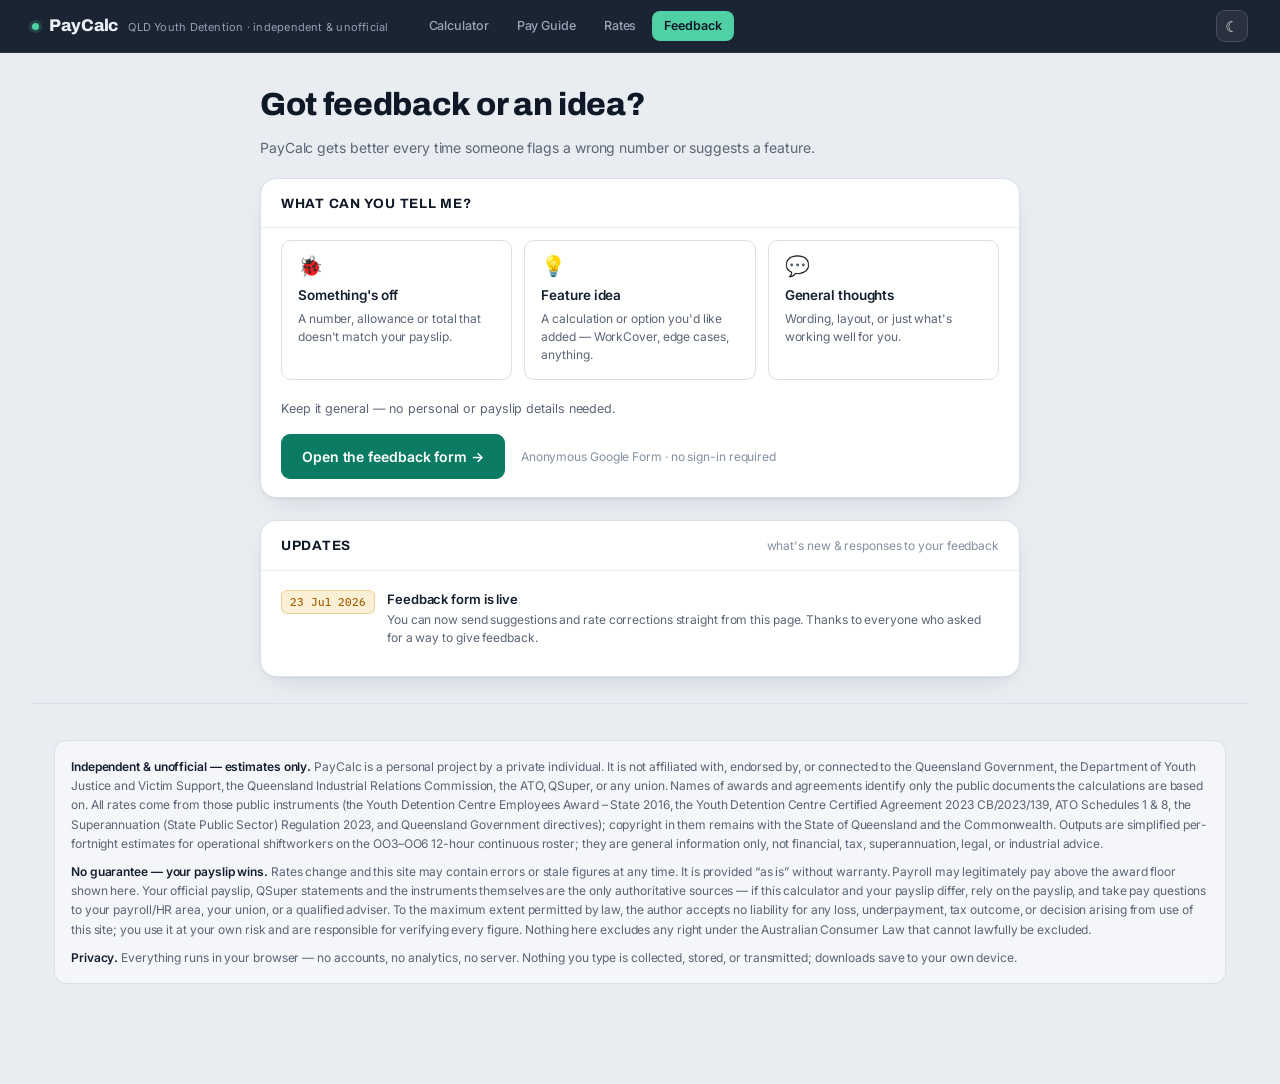
==== feedback.html @ aee07f4a "Load app.js on the Feedback page so it matches the other pages feedback.html was the only page not l" ====
<!doctype html>
<html lang="en-AU">
<head>
<meta charset="utf-8">
<meta name="viewport" content="width=device-width, initial-scale=1">
<title>Feedback &amp; Updates · PayCalc</title>
<link rel="preconnect" href="https://fonts.googleapis.com">
<link rel="preconnect" href="https://fonts.gstatic.com" crossorigin>
<link href="https://fonts.googleapis.com/css2?family=Archivo:wght@500;600;700;800&family=Inter:wght@400;450;500;600;700&family=IBM+Plex+Mono:wght@400;500;600&display=swap" rel="stylesheet">
<link rel="stylesheet" href="assets/style.css">
<script src="assets/theme.js"></script>
</head>
<body>

<div class="topbar">
  <div class="topbar-in">
    <a class="brand" href="index.html"><span class="dot"></span><b>PayCalc</b><span>QLD Youth Detention · independent &amp; unofficial</span></a>
    <nav class="nav">
      <a href="index.html">Calculator</a><a href="notes.html">Pay Guide</a><a href="rates.html">Rates</a><a href="feedback.html">Feedback</a>
    </nav>
  </div>
</div>

<main>
  <div class="page-head fb-wrap">
    <h1>Got feedback or an idea?</h1>
    <p>PayCalc gets better every time someone flags a wrong number or suggests a feature.</p>
  </div>

  <section class="card fb-wrap">
    <div class="card-h"><h2>What can you tell me?</h2></div>
    <div class="card-b">
      <div class="fb-tiles">
        <div class="fb-tile"><div class="ic">🐞</div><h4>Something's off</h4><p>A number, allowance or total that doesn't match your payslip.</p></div>
        <div class="fb-tile"><div class="ic">💡</div><h4>Feature idea</h4><p>A calculation or option you'd like added — WorkCover, edge cases, anything.</p></div>
        <div class="fb-tile"><div class="ic">💬</div><h4>General thoughts</h4><p>Wording, layout, or just what's working well for you.</p></div>
      </div>

      <p class="fb-note">Keep it general — no personal or payslip details needed.</p>

      <div class="fb-cta">
        <a class="btn primary" href="https://forms.gle/4EyD9gcoJ7Bodj687" target="_blank" rel="noopener" style="text-decoration:none">Open the feedback form →</a>
        <span class="sub">Anonymous Google Form · no sign-in required</span>
      </div>
    </div>
  </section>

  <section class="card fb-wrap">
    <div class="card-h"><h2>Updates</h2><div class="sub">what's new &amp; responses to your feedback</div></div>
    <div class="card-b">
      <div class="change"><span class="when">23 Jul 2026</span><div><h4>Feedback form is live</h4><p>You can now send suggestions and rate corrections straight from this page. Thanks to everyone who asked for a way to give feedback.</p></div></div>
    </div>
  </section>

  <footer class="pg" id="site-footer"></footer>
</main>

<script src="assets/app.js"></script>
</body>
</html>
---- assets/style.css ----
/* PayCalc — shared stylesheet */
:root{
  --ink:#0E1826; --ink-2:#14213A; --ink-3:#1E2D4B;
  --paper:#E9EDF2; --card:#FFFFFF; --line:#D9E0E8; --line-2:#E8EDF2;
  --text:#151F2D; --muted:#5B6575; --muted-2:#8491A1;
  --green:#0B7C63; --green-2:#0E9375; --green-ink:#075143; --green-tint:#E5F2ED; --mint:#4FD1A5;
  --amber:#A16207; --amber-tint:#FBF0D6; --amber-line:#EAD199;
  --red:#AE3E34; --red-tint:#F8E7E4;
  --slate:#31405A; --violet:#5B5FA6; --violet-tint:#EBECF7;
  --radius:16px; --radius-sm:10px;
  --shadow:0 1px 2px rgba(14,24,38,.05),0 10px 28px -16px rgba(14,24,38,.22);
  --shadow-lg:0 28px 64px -32px rgba(14,24,38,.5);
}
*{box-sizing:border-box}
html{-webkit-text-size-adjust:100%}
body{margin:0;background:var(--paper);color:var(--text);font-family:Inter,system-ui,-apple-system,"Segoe UI",sans-serif;font-size:15px;line-height:1.5;letter-spacing:-.006em;-webkit-font-smoothing:antialiased}
h1,h2,h3{font-family:Archivo,sans-serif;margin:0;letter-spacing:-.01em}
a{color:var(--green)}
button{font-family:inherit}
.mono{font-family:"IBM Plex Mono",ui-monospace,Menlo,monospace;font-feature-settings:"tnum" 1;letter-spacing:-.01em}

/* topbar */
.topbar{position:sticky;top:0;z-index:50;background:rgba(14,24,38,.94);backdrop-filter:blur(10px);color:#EAF0F6;border-bottom:1px solid rgba(255,255,255,.08)}
.topbar-in{max-width:1260px;margin:0 auto;padding:10px 22px;display:flex;align-items:center;gap:20px}
.brand{display:flex;align-items:baseline;gap:10px;text-decoration:none;color:inherit}
.brand b{font-family:Archivo;font-weight:800;font-size:17px}
.brand span{font-size:11px;color:#93A0B2;white-space:nowrap;overflow:hidden;text-overflow:ellipsis;letter-spacing:.02em}
.brand .dot{width:7px;height:7px;border-radius:50%;background:var(--mint);box-shadow:0 0 0 3px rgba(79,209,165,.18);align-self:center}
.nav{display:flex;gap:4px;margin-left:8px}
.nav a{color:#9AA6B8;text-decoration:none;font-size:12.5px;font-weight:500;padding:6px 12px;border-radius:8px;transition:.12s;white-space:nowrap}
.nav a:hover{color:#EAF0F6;background:rgba(255,255,255,.06)}
.nav a.on{color:#0E1826;background:var(--mint);font-weight:600}
@media(max-width:820px){
  .topbar-in{flex-wrap:wrap;row-gap:2px}
  .nav{order:2;flex-basis:100%;margin-left:0;flex-wrap:wrap}
  .themebtn{order:1}
}
@media(max-width:380px){.nav a{padding:6px 7px;font-size:12px}}

main{max-width:1260px;margin:0 auto;padding:22px 22px 80px}

/* hero */
.hero{background:radial-gradient(120% 150% at 88% -25%,rgba(79,209,165,.12),transparent 55%),linear-gradient(180deg,#12203A 0%,var(--ink) 62%);border-radius:var(--radius);padding:32px 34px 26px;color:#E9EFF6;box-shadow:var(--shadow-lg);position:relative;overflow:hidden}
.hero::after{content:"";position:absolute;inset:0;pointer-events:none;background-image:linear-gradient(rgba(255,255,255,.028) 1px,transparent 1px);background-size:100% 30px;mask-image:linear-gradient(180deg,transparent,#000 40%,transparent)}
.hero-grid{display:grid;grid-template-columns:minmax(280px,1fr) 1.4fr;gap:30px;align-items:end;position:relative;z-index:1}
.eyebrow{font-size:10.5px;text-transform:uppercase;letter-spacing:.19em;color:var(--mint);font-weight:600}
.net-wrap{margin-top:10px}
.net{font-family:"IBM Plex Mono";font-weight:500;line-height:.95;letter-spacing:-.02em;font-size:clamp(48px,7.8vw,76px);color:#F4F8FB}
.net .cur{color:#7E8DA1;font-size:.5em;vertical-align:.28em;margin-right:.06em;font-weight:400}
.net .cents{color:#9FB0C4;font-size:.5em;font-weight:400}
.net-sub{margin-top:14px;display:flex;gap:24px;flex-wrap:wrap}
.net-sub div{font-size:12.5px;color:#9DAABC}
.net-sub b{font-family:"IBM Plex Mono";font-weight:500;color:#D6E0EC;font-size:13.5px;display:block;margin-top:1px}
.stat-grid{display:grid;grid-template-columns:repeat(3,1fr);gap:1px;background:rgba(255,255,255,.09);border:1px solid rgba(255,255,255,.10);border-radius:12px;overflow:hidden}
.stat{background:linear-gradient(180deg,rgba(255,255,255,.035),rgba(255,255,255,0));padding:13px 15px}
.stat .k{font-size:10px;text-transform:uppercase;letter-spacing:.1em;color:#8695A9}
.stat .v{font-family:"IBM Plex Mono";font-size:19px;font-weight:500;color:#EAF1F8;margin-top:5px;letter-spacing:-.01em}
.stat .v small{font-size:12px;color:#93A2B5;font-weight:400}
.stat-foot{grid-column:1/-1;background:linear-gradient(180deg,rgba(255,255,255,.035),rgba(255,255,255,0));padding:9px 15px;font-size:10px;line-height:1.35;color:#8695A9;letter-spacing:.01em}
.ribbon{display:flex;align-items:center;gap:10px;margin-top:22px;padding:10px 14px;border-radius:11px;font-size:12.5px;position:relative;z-index:1}
.ribbon.ok{background:rgba(79,209,165,.12);border:1px solid rgba(79,209,165,.28);color:#CBEEE1}
.ribbon.warn{background:rgba(234,209,153,.14);border:1px solid rgba(234,209,153,.34);color:#F3E3BC}
.ribbon .tag{font-family:"IBM Plex Mono";font-size:11px;font-weight:600;letter-spacing:.02em;padding:2px 8px;border-radius:6px;background:rgba(255,255,255,.10);text-transform:uppercase}

/* layout */
.workspace{display:grid;grid-template-columns:1fr 1fr;gap:22px;margin-top:22px}
@media(max-width:1020px){.hero-grid{grid-template-columns:1fr;gap:22px}.workspace{grid-template-columns:1fr}}
.col{display:flex;flex-direction:column;gap:22px}
.col-results{position:sticky;top:66px;align-self:start}
@media(max-width:1020px){.col-results{position:static}}

/* cards */
.card{background:var(--card);border:1px solid var(--line);border-radius:var(--radius);box-shadow:var(--shadow);overflow:hidden}
.card-h{padding:15px 20px 13px;border-bottom:1px solid var(--line-2);display:flex;align-items:baseline;gap:12px}
.card-h h2{font-size:13.5px;font-weight:700;text-transform:uppercase;letter-spacing:.055em;color:var(--ink)}
.card-h .num{font-family:"IBM Plex Mono";font-size:10.5px;font-weight:600;color:var(--green);background:var(--green-tint);border-radius:6px;padding:2px 7px}
.card-h .sub{font-size:12px;color:var(--muted-2);margin-left:auto;text-align:right}
.card-b{padding:8px 20px 18px}

/* rows & controls */
.row{display:grid;grid-template-columns:minmax(150px,1.05fr) 1.35fr;gap:14px;align-items:center;padding:10px 0;border-bottom:1px solid var(--line-2)}
.row:last-child{border-bottom:0}
.row.stack{grid-template-columns:1fr;gap:8px}
.lab{font-size:13.5px;font-weight:500}
.lab .hint{display:block;font-size:11.5px;color:var(--muted-2);font-weight:400;margin-top:2px;line-height:1.35}
.ctl{min-width:0}
.ctl.right{justify-self:end;width:100%}
.seg{display:inline-flex;background:#EEF2F6;border:1px solid var(--line);border-radius:10px;padding:3px;gap:2px;max-width:100%;flex-wrap:wrap}
.seg button{border:0;background:transparent;color:var(--muted);font-size:12.5px;font-weight:500;padding:6px 12px;border-radius:7px;cursor:pointer;white-space:nowrap;transition:.12s}
.seg button:hover{color:var(--text)}
.seg button[aria-pressed="true"]{background:var(--card);color:var(--ink);box-shadow:0 1px 2px rgba(14,24,38,.12);font-weight:600}
.seg button.pos[aria-pressed="true"]{background:var(--green);color:#fff}
select,input[type=text],input[type=number]{width:100%;font-family:inherit;font-size:14px;color:var(--text);background:var(--card);border:1px solid var(--line);border-radius:9px;padding:9px 11px;transition:.12s}
select{appearance:none;background-image:url("data:image/svg+xml,%3Csvg width='11' height='7' viewBox='0 0 11 7' fill='none' xmlns='http://www.w3.org/2000/svg'%3E%3Cpath d='M1 1l4.5 4.5L10 1' stroke='%235B6575' stroke-width='1.6' stroke-linecap='round'/%3E%3C/svg%3E");background-repeat:no-repeat;background-position:right 12px center;padding-right:30px;cursor:pointer}
input.money,input.num{font-family:"IBM Plex Mono";font-feature-settings:"tnum" 1}
select:focus,input:focus{outline:none;border-color:var(--green);box-shadow:0 0 0 3px rgba(11,124,99,.14)}
.field{position:relative;display:flex;align-items:center}
.field .pre{position:absolute;left:11px;font-family:"IBM Plex Mono";color:var(--muted-2);font-size:13px;pointer-events:none}
.field.has-pre input{padding-left:24px}
.stepper{display:flex;align-items:stretch;border:1px solid var(--line);border-radius:9px;overflow:hidden;background:var(--card)}
.stepper button{border:0;background:#F0F3F7;color:var(--slate);width:38px;font-size:18px;cursor:pointer;line-height:1}
.stepper button:hover{background:#E6EBF1}
.stepper input{border:0;border-left:1px solid var(--line);border-right:1px solid var(--line);border-radius:0;text-align:center;width:100%;box-shadow:none}
.stepper .unit{display:flex;align-items:center;padding:0 12px;font-size:12px;color:var(--muted-2);background:#F7F9FB;border-left:1px solid var(--line)}
.inline-note{font-size:11.5px;margin-top:6px;padding:6px 10px;border-radius:8px;display:none}
.inline-note.show{display:block}
.inline-note.warn{background:var(--amber-tint);color:#7A5309;border:1px solid var(--amber-line)}
.inline-note.info{background:var(--green-tint);color:var(--green-ink);border:1px solid #C7E4DA}
.minigrid{display:grid;grid-template-columns:1fr 1fr;gap:12px 16px;padding-top:8px}
.mg{display:flex;flex-direction:column;gap:5px}
.mg label{font-size:11.5px;font-weight:500;color:var(--muted)}
.mg .mult{color:var(--muted-2);font-family:"IBM Plex Mono";font-size:10.5px}
.rate-chip{font-family:"IBM Plex Mono";font-size:11.5px;color:var(--green-ink);background:var(--green-tint);border:1px solid #C7E4DA;border-radius:7px;padding:3px 9px;margin-top:6px;display:inline-block}

/* roster grid */
.weektag{font-size:10.5px;font-weight:700;text-transform:uppercase;letter-spacing:.09em;color:var(--muted-2);margin:14px 0 2px}
.ts-row{display:grid;grid-template-columns:86px 1fr 92px;gap:10px;align-items:center;padding:6px 0;border-bottom:1px solid var(--line-2)}
.ts-row:last-child{border-bottom:0}
.ts-row .day{font-size:12.5px;font-weight:600;color:var(--slate)}
.ts-row input{text-align:center;padding:7px 8px}
.ts-row select{padding:7px 26px 7px 9px;font-size:13px}
.ts-row.t-off select{color:var(--muted-2)}
.ts-row.t-leave{background:linear-gradient(90deg,var(--amber-tint),transparent 60%)}
.ts-row.t-ph{background:linear-gradient(90deg,var(--violet-tint),transparent 60%)}
.roster-actions{display:flex;gap:8px;margin-top:14px;flex-wrap:wrap}
.btn{border:1px solid var(--line);background:var(--card);color:var(--ink);font-size:12.5px;font-weight:600;padding:8px 14px;border-radius:9px;cursor:pointer;transition:.12s;text-decoration:none;display:inline-block}
.btn:hover{border-color:#B9C3CE;box-shadow:0 1px 3px rgba(14,24,38,.08)}
.btn.primary{background:var(--green);border-color:var(--green);color:#fff}
.btn.primary:hover{background:var(--green-2)}
.btn.ghost{background:transparent}

/* results */
.brk{width:100%;border-collapse:collapse}
.brk td{padding:8px 0;border-bottom:1px solid var(--line-2);vertical-align:top}
.brk tr:last-child td{border-bottom:0}
.brk .nm{font-size:13.5px}
.brk .fx{font-size:11px;color:var(--muted-2);margin-top:2px;font-family:"IBM Plex Mono";letter-spacing:0}
.brk .amt{text-align:right;font-family:"IBM Plex Mono";font-size:14px;white-space:nowrap;padding-left:14px;font-weight:500}
.brk tr.sub td{border-top:1px solid var(--line);border-bottom:0;padding-top:11px}
.brk tr.sub .nm{font-weight:700;text-transform:uppercase;font-size:11.5px;letter-spacing:.05em;font-family:Archivo}
.brk tr.sub .amt{font-weight:600;font-size:15px}
.brk tr.grand td{background:var(--green-tint);border:0}
.brk tr.grand .nm{font-family:Archivo;font-weight:800;text-transform:uppercase;letter-spacing:.05em;font-size:12.5px;color:var(--green-ink);padding:12px 10px 12px 12px}
.brk tr.grand .amt{color:var(--green-ink);font-weight:600;font-size:17px;padding:12px 12px}
.brk tr.grand{box-shadow:inset 3px 0 0 var(--green)}
.brk .amt.zero{color:var(--muted-2);font-weight:400}
.brk .amt.minus{color:var(--red)}
.supergrid{display:grid;grid-template-columns:1fr 1fr;gap:1px;background:var(--line-2);border:1px solid var(--line-2);border-radius:12px;overflow:hidden}
.sg{background:var(--card);padding:13px 15px}
.sg .k{font-size:10.5px;text-transform:uppercase;letter-spacing:.09em;color:var(--muted-2)}
.sg .v{font-family:"IBM Plex Mono";font-size:18px;font-weight:500;margin-top:4px}
.sg.hl{background:var(--ink);grid-column:1/-1}
.sg.hl .k{color:#8FA8C0}
.sg.hl .v{color:#EAF1F8;font-size:20px}
.cap-note{font-size:11.5px;color:var(--muted);margin-top:12px;line-height:1.5}
.cap-note b{font-family:"IBM Plex Mono";color:var(--text);font-weight:500}
.paybar{display:flex;height:38px;border-radius:9px;overflow:hidden;border:1px solid var(--line);background:#F1F4F7;margin-top:4px}
.paybar span{display:block;transition:width .35s cubic-bezier(.4,0,.2,1);min-width:0}
.legend{display:grid;grid-template-columns:1fr 1fr;gap:8px 22px;margin-top:16px}
.leg{display:flex;align-items:center;gap:9px;font-size:13px}
.leg .sw{width:11px;height:11px;border-radius:3px;flex:none}
.leg .lg-v{margin-left:auto;font-family:"IBM Plex Mono";font-size:12.5px;font-weight:500}
.leg .lg-p{font-family:"IBM Plex Mono";font-size:11px;color:var(--muted-2);width:42px;text-align:right}
.leg.off{opacity:.4}
.psrow{display:grid;grid-template-columns:1.3fr 1fr 1fr auto;gap:10px;align-items:center;padding:9px 0;border-bottom:1px solid var(--line-2)}
.psrow:last-of-type{border-bottom:0}
.psrow .pl{font-size:13px}
.psrow .calc{font-family:"IBM Plex Mono";font-size:13px;color:var(--muted);text-align:right}
.psrow input{text-align:right;font-family:"IBM Plex Mono";padding:7px 9px}
.psrow .flag{font-size:11px;font-weight:600;width:64px;text-align:center;padding:3px 6px;border-radius:6px}
.flag.match{background:var(--green-tint);color:var(--green-ink)}
.flag.miss{background:var(--red-tint);color:var(--red)}
.flag.blank{color:var(--muted-2)}
.psrow .hd-lab{font-size:10px;text-transform:uppercase;letter-spacing:.08em;color:var(--muted-2);font-weight:600}
.actions{display:grid;grid-template-columns:1fr 1fr;gap:10px}
.actions .btn{text-align:center;padding:11px 10px}
.actions .wide{grid-column:1/-1}

/* content pages */
.page-head{margin:6px 0 20px}
.page-head h1{font-size:clamp(24px,3.4vw,32px);font-weight:800;color:var(--ink)}
.page-head p{margin:8px 0 0;color:var(--muted);font-size:14px;max-width:70ch}
.doc{display:grid;grid-template-columns:1fr 1fr;gap:22px}
@media(max-width:1020px){.doc{grid-template-columns:1fr}}
.doc .full{grid-column:1/-1}
.note-item{padding:11px 0;border-bottom:1px solid var(--line-2)}
.note-item:last-child{border-bottom:0}
.note-item h4{font-family:Inter;font-size:13.5px;font-weight:600;margin:0 0 3px}
.note-item p{margin:0;font-size:12.5px;color:var(--muted);line-height:1.55}
.clause{font-family:"IBM Plex Mono";font-size:11px;color:var(--green);background:var(--green-tint);padding:1px 7px;border-radius:5px;margin-left:6px;white-space:nowrap}
.change{display:grid;grid-template-columns:auto 1fr;gap:12px;padding:11px 0;border-bottom:1px solid var(--line-2)}
.change:last-child{border-bottom:0}
.change .when{font-family:"IBM Plex Mono";font-size:11px;color:var(--amber);background:var(--amber-tint);border:1px solid var(--amber-line);padding:3px 8px;border-radius:6px;height:fit-content;white-space:nowrap;font-weight:500}
.change h4{font-size:13px;font-weight:600;margin:0 0 2px}
.change p{margin:0;font-size:12px;color:var(--muted);line-height:1.5}
table.data{width:100%;border-collapse:collapse;font-size:13px}
table.data th{font-size:10.5px;text-transform:uppercase;letter-spacing:.07em;color:var(--muted-2);text-align:left;padding:8px 10px;border-bottom:1px solid var(--line)}
table.data td{padding:7px 10px;border-bottom:1px solid var(--line-2);font-family:"IBM Plex Mono";font-size:12.5px}
table.data td:first-child{font-family:Inter;font-weight:600;font-size:12.5px}
table.data tr:last-child td{border-bottom:0}
table.data td.l,table.data th.l{text-align:left;font-family:Inter}
table.data td.r,table.data th.r{text-align:right}

/* footer */
footer.pg{max-width:1260px;margin:26px auto 0;padding:20px 22px;color:var(--muted);font-size:12px;line-height:1.6;border-top:1px solid var(--line)}
footer.pg b{color:var(--text);font-weight:600}
.disclaimer{background:#F4F6F9;border:1px solid var(--line);border-radius:12px;padding:14px 16px;margin-top:16px;font-size:12px;color:var(--muted)}
.disclaimer p{margin:9px 0;line-height:1.6}
.disclaimer p:first-child{margin-top:2px}
.disclaimer p:last-child{margin-bottom:2px}
.disclaimer b{color:var(--text)}

/* feedback page */
.fb-wrap{max-width:760px;margin-left:auto;margin-right:auto}
.card.fb-wrap+.card.fb-wrap{margin-top:22px}
.fb-tiles{display:grid;grid-template-columns:repeat(3,1fr);gap:12px;margin:4px 0 20px}
.fb-tile{background:var(--card);border:1px solid var(--line);border-radius:var(--radius-sm);padding:15px 16px}
.fb-tile .ic{font-size:20px;line-height:1}
.fb-tile h4{font-family:Inter;font-size:13.5px;font-weight:600;margin:9px 0 4px}
.fb-tile p{margin:0;font-size:12px;color:var(--muted);line-height:1.5}
.fb-cta{display:flex;align-items:center;gap:16px;flex-wrap:wrap;margin-top:4px}
.fb-cta .btn{font-size:14px;padding:11px 20px}
.fb-cta .sub{font-size:12px;color:var(--muted-2)}
.fb-note{font-size:12.5px;color:var(--muted);line-height:1.5;margin:2px 0 16px}
.btn.soon{background:transparent;border-color:var(--line);color:var(--muted-2);cursor:default}
@media(max-width:640px){.fb-tiles{grid-template-columns:1fr}}

@media(prefers-reduced-motion:reduce){*{transition:none!important}}
@media(max-width:560px){
  main{padding:14px 13px 60px}.hero{padding:24px 20px}
  .card-b{overflow-x:auto}
  .topbar-in{padding:10px 14px}.brand span{display:none}.nav a{padding:6px 9px}
  .stat-grid{grid-template-columns:1fr 1fr}
  .row{grid-template-columns:1fr;gap:7px}.ctl.right{justify-self:stretch}
  .minigrid{grid-template-columns:1fr}
  .ts-row{grid-template-columns:70px 1fr 78px}
  .psrow{grid-template-columns:1fr 1fr;gap:8px}
  .legend{grid-template-columns:1fr}
}
@media print{
  .topbar,.col-inputs,.ribbon,.actions,footer.pg .noprint{display:none!important}
  body{background:#fff}
  main{padding:0}
  .hero{box-shadow:none;border-radius:0}
  .workspace{grid-template-columns:1fr}
  .col-results{position:static}
  .card{box-shadow:none;border-color:#ccc}
}

/* ── theme toggle button (top bar is dark in both themes) ── */
.themebtn{margin-left:auto;flex:none;width:32px;height:32px;border-radius:9px;border:1px solid rgba(255,255,255,.14);background:rgba(255,255,255,.06);color:#EAF0F6;font-size:15px;line-height:1;cursor:pointer;display:inline-flex;align-items:center;justify-content:center;transition:.12s}
.themebtn:hover{background:rgba(255,255,255,.12);border-color:rgba(255,255,255,.26)}

/* ── dark theme: only redefines colours; layout is unchanged ── */
:root[data-theme="dark"]{
  --paper:#0A111E; --card:#141E30; --line:#293650; --line-2:#1F2B40;
  --text:#E6EDF5; --muted:#9BA8BA; --muted-2:#6E7C90; --slate:#AEB9CC;
  --green:#12A183; --green-2:#16B896; --green-ink:#7FE7CB; --green-tint:#0E2A24;
  --amber:#E0A82E; --amber-tint:#2A2412; --amber-line:#4A3F1E;
  --red:#EF7A6E; --red-tint:#2E1B1A;
  --violet:#8A8FE0; --violet-tint:#20213A;
  --shadow:0 1px 2px rgba(0,0,0,.4),0 12px 30px -18px rgba(0,0,0,.7);
  --shadow-lg:0 30px 66px -32px rgba(0,0,0,.85);
}
/* places that used the dark "ink" colour as text need a light colour instead */
:root[data-theme="dark"] .card-h h2,
:root[data-theme="dark"] .page-head h1,
:root[data-theme="dark"] .btn,
:root[data-theme="dark"] .seg button[aria-pressed="true"]{color:var(--text)}
/* hard-coded light component backgrounds → dark equivalents */
:root[data-theme="dark"] .seg{background:#0E1728;border-color:var(--line)}
:root[data-theme="dark"] .stepper button{background:#1C2740;color:var(--text)}
:root[data-theme="dark"] .stepper button:hover{background:#243150}
:root[data-theme="dark"] .stepper .unit{background:#111B2C}
:root[data-theme="dark"] .paybar{background:#111B2C}
:root[data-theme="dark"] .disclaimer{background:#111B2C}
:root[data-theme="dark"] .btn:hover{border-color:#3A4863}
:root[data-theme="dark"] .inline-note.warn{color:#E8CE93}
:root[data-theme="dark"] .inline-note.info{border-color:#1E4A40}
:root[data-theme="dark"] .rate-chip{border-color:#1E4A40}
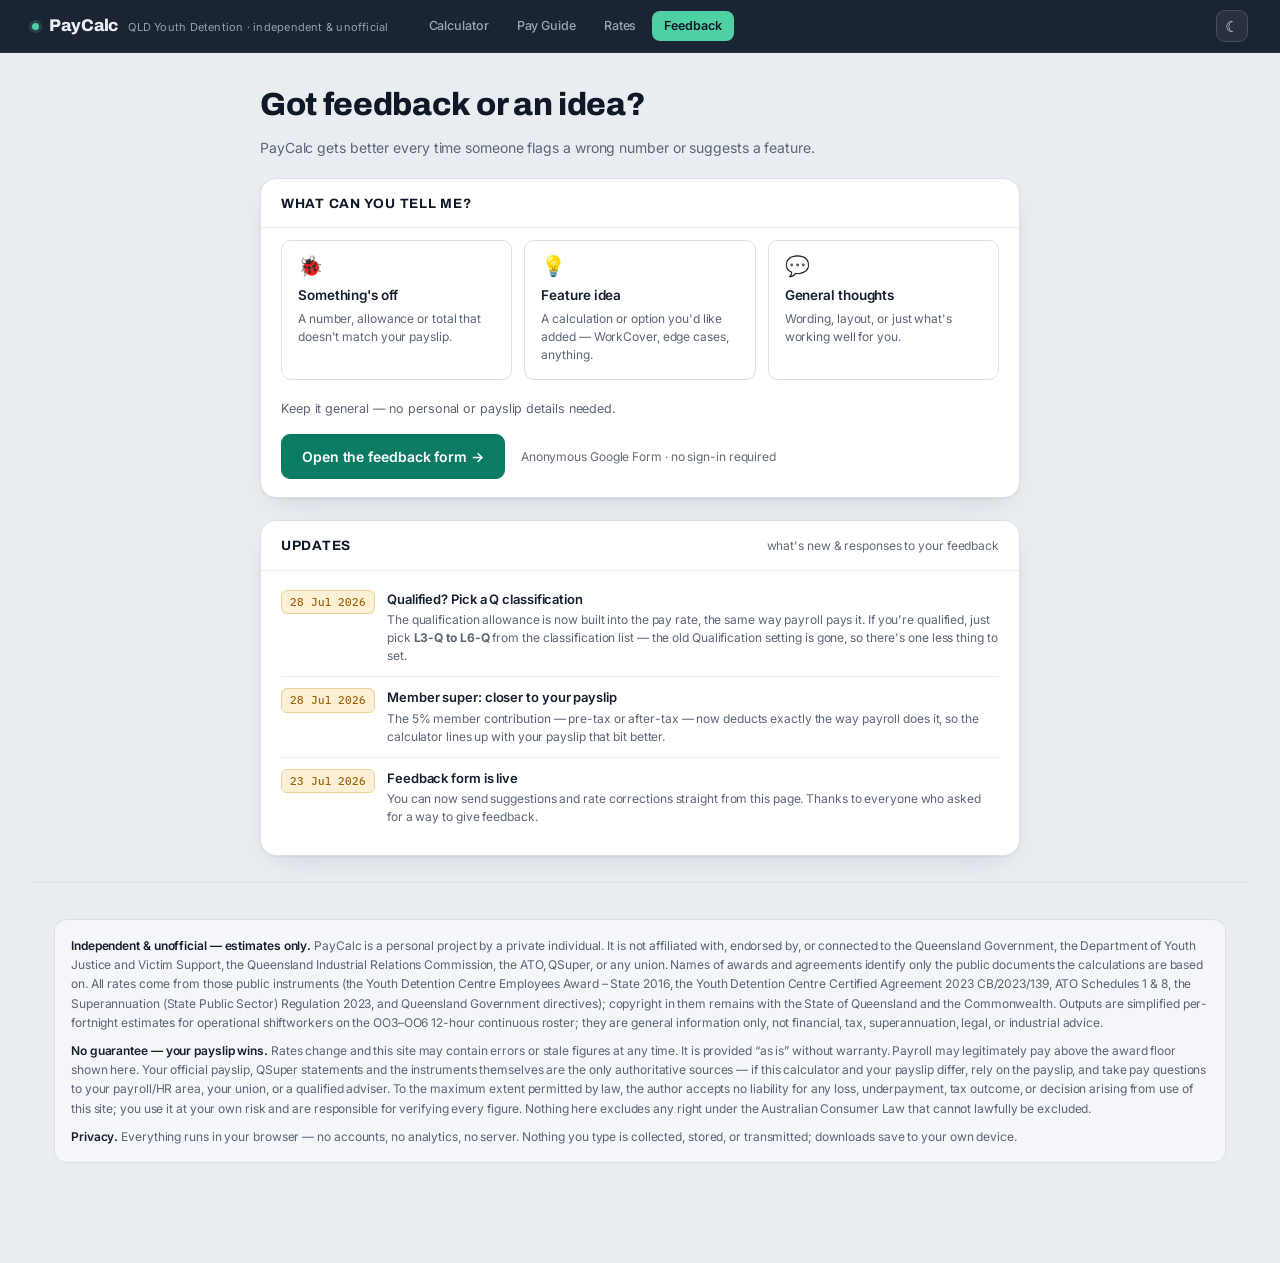
==== commit 8806bdce: "Update feedback.html" ====
--- a/feedback.html
+++ b/feedback.html
@@ -4,11 +4,14 @@
 <meta charset="utf-8">
 <meta name="viewport" content="width=device-width, initial-scale=1">
 <title>Feedback &amp; Updates · PayCalc</title>
+<link rel="icon" href="favicon.ico" sizes="32x32">
+<link rel="icon" href="assets/favicon.svg" type="image/svg+xml">
 <link rel="preconnect" href="https://fonts.googleapis.com">
 <link rel="preconnect" href="https://fonts.gstatic.com" crossorigin>
 <link href="https://fonts.googleapis.com/css2?family=Archivo:wght@500;600;700;800&family=Inter:wght@400;450;500;600;700&family=IBM+Plex+Mono:wght@400;500;600&display=swap" rel="stylesheet">
 <link rel="stylesheet" href="assets/style.css">
 <script src="assets/theme.js"></script>
+<base target="_blank">
 </head>
 <body>
 
@@ -48,6 +51,8 @@
   <section class="card fb-wrap">
     <div class="card-h"><h2>Updates</h2><div class="sub">what's new &amp; responses to your feedback</div></div>
     <div class="card-b">
+      <div class="change"><span class="when">28 Jul 2026</span><div><h4>Qualified? Pick a Q classification</h4><p>The qualification allowance is now built into the pay rate, the same way payroll pays it. If you're qualified, just pick <b>L3-Q to L6-Q</b> from the classification list — the old Qualification setting is gone, so there's one less thing to set.</p></div></div>
+      <div class="change"><span class="when">28 Jul 2026</span><div><h4>Member super: closer to your payslip</h4><p>The 5% member contribution — pre-tax or after-tax — now deducts exactly the way payroll does it, so the calculator lines up with your payslip that bit better.</p></div></div>
       <div class="change"><span class="when">23 Jul 2026</span><div><h4>Feedback form is live</h4><p>You can now send suggestions and rate corrections straight from this page. Thanks to everyone who asked for a way to give feedback.</p></div></div>
     </div>
   </section>
--- a/assets/style.css
+++ b/assets/style.css
@@ -2,7 +2,7 @@
 :root{
   --ink:#0E1826; --ink-2:#14213A; --ink-3:#1E2D4B;
   --paper:#E9EDF2; --card:#FFFFFF; --line:#D9E0E8; --line-2:#E8EDF2;
-  --text:#151F2D; --muted:#5B6575; --muted-2:#8491A1;
+  --text:#151F2D; --muted:#5B6575; --muted-2:#626B77;
   --green:#0B7C63; --green-2:#0E9375; --green-ink:#075143; --green-tint:#E5F2ED; --mint:#4FD1A5;
   --amber:#A16207; --amber-tint:#FBF0D6; --amber-line:#EAD199;
   --red:#AE3E34; --red-tint:#F8E7E4;
@@ -12,6 +12,8 @@
   --shadow-lg:0 28px 64px -32px rgba(14,24,38,.5);
 }
 *{box-sizing:border-box}
+/* Visible to screen readers only — never display:none, which would hide it from them too. */
+.vh{position:absolute;width:1px;height:1px;margin:-1px;padding:0;overflow:hidden;clip:rect(0 0 0 0);clip-path:inset(50%);white-space:nowrap;border:0}
 html{-webkit-text-size-adjust:100%}
 body{margin:0;background:var(--paper);color:var(--text);font-family:Inter,system-ui,-apple-system,"Segoe UI",sans-serif;font-size:15px;line-height:1.5;letter-spacing:-.006em;-webkit-font-smoothing:antialiased}
 h1,h2,h3{font-family:Archivo,sans-serif;margin:0;letter-spacing:-.01em}
@@ -85,6 +87,10 @@
 .lab .hint{display:block;font-size:11.5px;color:var(--muted-2);font-weight:400;margin-top:2px;line-height:1.35}
 .ctl{min-width:0}
 .ctl.right{justify-self:end;width:100%}
+/* live "what that setting costs you" figure printed under a control */
+.ctl-note{font-family:"IBM Plex Mono";font-feature-settings:"tnum" 1;font-size:11.5px;
+  color:var(--muted-2);margin-top:5px;line-height:1.35}
+.ctl-note:empty{display:none}
 .seg{display:inline-flex;background:#EEF2F6;border:1px solid var(--line);border-radius:10px;padding:3px;gap:2px;max-width:100%;flex-wrap:wrap}
 .seg button{border:0;background:transparent;color:var(--muted);font-size:12.5px;font-weight:500;padding:6px 12px;border-radius:7px;cursor:pointer;white-space:nowrap;transition:.12s}
 .seg button:hover{color:var(--text)}
@@ -97,10 +103,19 @@
 .field{position:relative;display:flex;align-items:center}
 .field .pre{position:absolute;left:11px;font-family:"IBM Plex Mono";color:var(--muted-2);font-size:13px;pointer-events:none}
 .field.has-pre input{padding-left:24px}
+/* an override field that has a value typed into it — set by markOvr() in app.js.
+   Uses the theme's own amber tokens so the value stays readable in dark mode; the
+   :focus line keeps the green focus border from being swallowed by the amber one. */
+input.num.ovr-on{background:var(--amber-tint);border-color:var(--amber-line)}
+input.num.ovr-on:focus{border-color:var(--green)}
 .stepper{display:flex;align-items:stretch;border:1px solid var(--line);border-radius:9px;overflow:hidden;background:var(--card)}
 .stepper button{border:0;background:#F0F3F7;color:var(--slate);width:38px;font-size:18px;cursor:pointer;line-height:1}
 .stepper button:hover{background:#E6EBF1}
-.stepper input{border:0;border-left:1px solid var(--line);border-right:1px solid var(--line);border-radius:0;text-align:center;width:100%;box-shadow:none}
+.stepper input{border:0;border-left:1px solid var(--line);border-right:1px solid var(--line);border-radius:0;text-align:center;width:100%;box-shadow:none;padding-left:6px;padding-right:6px;appearance:textfield;-moz-appearance:textfield}
+/* the – / + buttons already step the value, so the browser's own spinner is
+   redundant in here — and in a narrow stepper it sat on top of the number */
+.stepper input::-webkit-outer-spin-button,
+.stepper input::-webkit-inner-spin-button{-webkit-appearance:none;margin:0}
 .stepper .unit{display:flex;align-items:center;padding:0 12px;font-size:12px;color:var(--muted-2);background:#F7F9FB;border-left:1px solid var(--line)}
 .inline-note{font-size:11.5px;margin-top:6px;padding:6px 10px;border-radius:8px;display:none}
 .inline-note.show{display:block}
@@ -110,18 +125,25 @@
 .mg{display:flex;flex-direction:column;gap:5px}
 .mg label{font-size:11.5px;font-weight:500;color:var(--muted)}
 .mg .mult{color:var(--muted-2);font-family:"IBM Plex Mono";font-size:10.5px}
+.rate-chip:empty{display:none}
 .rate-chip{font-family:"IBM Plex Mono";font-size:11.5px;color:var(--green-ink);background:var(--green-tint);border:1px solid #C7E4DA;border-radius:7px;padding:3px 9px;margin-top:6px;display:inline-block}
 
 /* roster grid */
 .weektag{font-size:10.5px;font-weight:700;text-transform:uppercase;letter-spacing:.09em;color:var(--muted-2);margin:14px 0 2px}
-.ts-row{display:grid;grid-template-columns:86px 1fr 92px;gap:10px;align-items:center;padding:6px 0;border-bottom:1px solid var(--line-2)}
+.ts-row{display:grid;grid-template-columns:84px 1fr 74px 86px;gap:10px;align-items:center;padding:6px 0;border-bottom:1px solid var(--line-2)}
 .ts-row:last-child{border-bottom:0}
-.ts-row .day{font-size:12.5px;font-weight:600;color:var(--slate)}
-.ts-row input{text-align:center;padding:7px 8px}
-.ts-row select{padding:7px 26px 7px 9px;font-size:13px}
+.ts-row .day{font-size:12.5px;font-weight:600;color:var(--slate);white-space:nowrap}
+.ts-row input{text-align:center;padding:7px 8px;min-width:0}
+/* without min-width:0 a grid 1fr column can't shrink below the select's longest
+   option ("HD pub holiday ×2.5"), which pushed the row off-screen on phones */
+.ts-row select{padding:7px 26px 7px 9px;font-size:13px;min-width:0}
 .ts-row.t-off select{color:var(--muted-2)}
 .ts-row.t-leave{background:linear-gradient(90deg,var(--amber-tint),transparent 60%)}
 .ts-row.t-ph{background:linear-gradient(90deg,var(--violet-tint),transparent 60%)}
+.ts-row .pay{text-align:right;font-family:"IBM Plex Mono";font-feature-settings:"tnum" 1;font-size:12.5px;font-weight:500;color:var(--slate);white-space:nowrap}
+.ts-row .pay.zero{color:var(--muted-2);font-weight:400}
+.roster-sum{display:flex;justify-content:space-between;align-items:baseline;gap:10px;margin-top:11px;padding-top:11px;border-top:1px solid var(--line);font-size:12.5px;color:var(--muted)}
+.roster-sum b{font-family:"IBM Plex Mono";font-feature-settings:"tnum" 1;font-size:14.5px;font-weight:600;color:var(--text)}
 .roster-actions{display:flex;gap:8px;margin-top:14px;flex-wrap:wrap}
 .btn{border:1px solid var(--line);background:var(--card);color:var(--ink);font-size:12.5px;font-weight:600;padding:8px 14px;border-radius:9px;cursor:pointer;transition:.12s;text-decoration:none;display:inline-block}
 .btn:hover{border-color:#B9C3CE;box-shadow:0 1px 3px rgba(14,24,38,.08)}
@@ -187,7 +209,21 @@
 .note-item:last-child{border-bottom:0}
 .note-item h4{font-family:Inter;font-size:13.5px;font-weight:600;margin:0 0 3px}
 .note-item p{margin:0;font-size:12.5px;color:var(--muted);line-height:1.55}
-.clause{font-family:"IBM Plex Mono";font-size:11px;color:var(--green);background:var(--green-tint);padding:1px 7px;border-radius:5px;margin-left:6px;white-space:nowrap}
+/* Fine print inside a Pay Guide note. The guide is meant to read as a simple
+   explainer, but a few caveats are worth keeping — so they collapse instead of
+   being deleted. Closed by default; the summary says what's inside. */
+.finer{margin-top:8px}
+.finer>summary{font-size:11.5px;font-weight:500;color:var(--muted-2);cursor:pointer;list-style:none;display:inline-flex;align-items:center;gap:6px;padding:2px 0}
+.finer>summary::-webkit-details-marker{display:none}
+.finer>summary::before{content:"\25B8";font-size:10px;line-height:1;transition:transform .15s}
+.finer[open]>summary::before{transform:rotate(90deg)}
+.finer>summary:hover{color:var(--text)}
+.finer>summary:focus-visible{outline:2px solid var(--green);outline-offset:3px;border-radius:4px}
+.finer p{margin:6px 0 2px;font-size:12px;padding-left:11px;border-left:2px solid var(--line)}
+@media(prefers-reduced-motion:reduce){.finer>summary::before{transition:none}}
+.clause{font-family:"IBM Plex Mono";font-size:11px;color:#0A6F59;background:var(--green-tint);padding:1px 7px;border-radius:5px;margin-left:6px;white-space:nowrap}
+/* amber variant: a figure we worked out rather than read off a source */
+.clause.open{color:#8A5A06;background:var(--amber-tint)}
 .change{display:grid;grid-template-columns:auto 1fr;gap:12px;padding:11px 0;border-bottom:1px solid var(--line-2)}
 .change:last-child{border-bottom:0}
 .change .when{font-family:"IBM Plex Mono";font-size:11px;color:var(--amber);background:var(--amber-tint);border:1px solid var(--amber-line);padding:3px 8px;border-radius:6px;height:fit-content;white-space:nowrap;font-weight:500}
@@ -233,7 +269,12 @@
   .stat-grid{grid-template-columns:1fr 1fr}
   .row{grid-template-columns:1fr;gap:7px}.ctl.right{justify-self:stretch}
   .minigrid{grid-template-columns:1fr}
-  .ts-row{grid-template-columns:70px 1fr 78px}
+  /* the "WEEK 1" heading already says which week it is, so drop "· W1" per row */
+  .ts-row{grid-template-columns:34px 1fr 54px 68px;gap:8px}
+  .ts-row .day .wk{display:none}
+  .ts-row .pay{font-size:11.5px}
+  .ts-row input{padding:7px 4px;font-size:12.5px}
+  .ts-row select{padding:7px 20px 7px 7px;font-size:12.5px}
   .psrow{grid-template-columns:1fr 1fr;gap:8px}
   .legend{grid-template-columns:1fr}
 }
@@ -254,7 +295,7 @@
 /* ── dark theme: only redefines colours; layout is unchanged ── */
 :root[data-theme="dark"]{
   --paper:#0A111E; --card:#141E30; --line:#293650; --line-2:#1F2B40;
-  --text:#E6EDF5; --muted:#9BA8BA; --muted-2:#6E7C90; --slate:#AEB9CC;
+  --text:#E6EDF5; --muted:#9BA8BA; --muted-2:#808C9F; --slate:#AEB9CC;
   --green:#12A183; --green-2:#16B896; --green-ink:#7FE7CB; --green-tint:#0E2A24;
   --amber:#E0A82E; --amber-tint:#2A2412; --amber-line:#4A3F1E;
   --red:#EF7A6E; --red-tint:#2E1B1A;
@@ -278,3 +319,5 @@
 :root[data-theme="dark"] .inline-note.warn{color:#E8CE93}
 :root[data-theme="dark"] .inline-note.info{border-color:#1E4A40}
 :root[data-theme="dark"] .rate-chip{border-color:#1E4A40}
+:root[data-theme="dark"] .clause{color:var(--green)}
+:root[data-theme="dark"] .clause.open{color:var(--amber)}
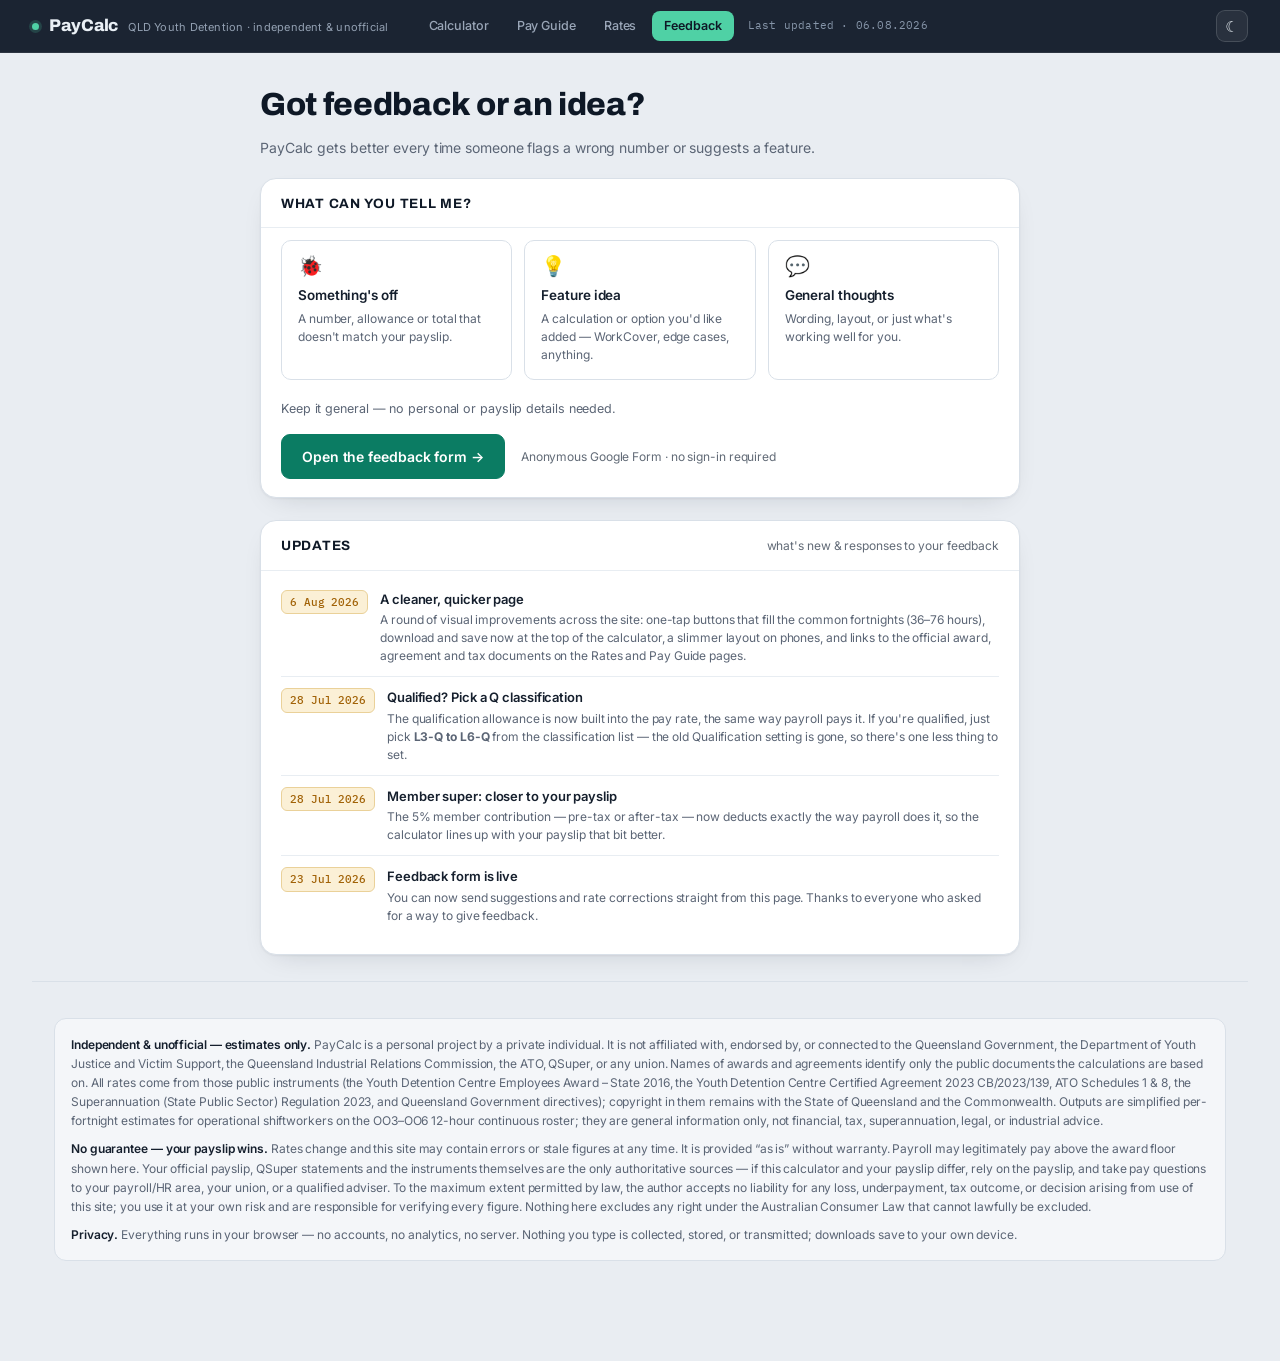
==== commit 13a286ea: "Mobile slimming, last-updated date in the topbar, updates-board note - Phones (<=560px) get a slimme" ====
--- a/feedback.html
+++ b/feedback.html
@@ -11,7 +11,6 @@
 <link href="https://fonts.googleapis.com/css2?family=Archivo:wght@500;600;700;800&family=Inter:wght@400;450;500;600;700&family=IBM+Plex+Mono:wght@400;500;600&display=swap" rel="stylesheet">
 <link rel="stylesheet" href="assets/style.css">
 <script src="assets/theme.js"></script>
-<base target="_blank">
 </head>
 <body>
 
@@ -20,6 +19,7 @@
     <a class="brand" href="index.html"><span class="dot"></span><b>PayCalc</b><span>QLD Youth Detention · independent &amp; unofficial</span></a>
     <nav class="nav">
       <a href="index.html">Calculator</a><a href="notes.html">Pay Guide</a><a href="rates.html">Rates</a><a href="feedback.html">Feedback</a>
+      <span class="nav-date">Last updated · 06.08.2026</span>
     </nav>
   </div>
 </div>
@@ -51,6 +51,7 @@
   <section class="card fb-wrap">
     <div class="card-h"><h2>Updates</h2><div class="sub">what's new &amp; responses to your feedback</div></div>
     <div class="card-b">
+      <div class="change"><span class="when">6 Aug 2026</span><div><h4>A cleaner, quicker page</h4><p>A round of visual improvements across the site: one-tap buttons that fill the common fortnights (36–76 hours), download and save now at the top of the calculator, a slimmer layout on phones, and links to the official award, agreement and tax documents on the Rates and Pay Guide pages.</p></div></div>
       <div class="change"><span class="when">28 Jul 2026</span><div><h4>Qualified? Pick a Q classification</h4><p>The qualification allowance is now built into the pay rate, the same way payroll pays it. If you're qualified, just pick <b>L3-Q to L6-Q</b> from the classification list — the old Qualification setting is gone, so there's one less thing to set.</p></div></div>
       <div class="change"><span class="when">28 Jul 2026</span><div><h4>Member super: closer to your payslip</h4><p>The 5% member contribution — pre-tax or after-tax — now deducts exactly the way payroll does it, so the calculator lines up with your payslip that bit better.</p></div></div>
       <div class="change"><span class="when">23 Jul 2026</span><div><h4>Feedback form is live</h4><p>You can now send suggestions and rate corrections straight from this page. Thanks to everyone who asked for a way to give feedback.</p></div></div>
--- a/assets/style.css
+++ b/assets/style.css
@@ -32,6 +32,8 @@
 .nav a{color:#9AA6B8;text-decoration:none;font-size:12.5px;font-weight:500;padding:6px 12px;border-radius:8px;transition:.12s;white-space:nowrap}
 .nav a:hover{color:#EAF0F6;background:rgba(255,255,255,.06)}
 .nav a.on{color:#0E1826;background:var(--mint);font-weight:600}
+/* Hand-maintained — bump this date in all four pages' topbars when publishing. */
+.nav-date{font-family:"IBM Plex Mono";font-size:10.5px;color:#8695A9;align-self:center;padding:6px 0 6px 10px;letter-spacing:.02em;white-space:nowrap}
 @media(max-width:820px){
   .topbar-in{flex-wrap:wrap;row-gap:2px}
   .nav{order:2;flex-basis:100%;margin-left:0;flex-wrap:wrap}
@@ -50,6 +52,9 @@
 .net{font-family:"IBM Plex Mono";font-weight:500;line-height:.95;letter-spacing:-.02em;font-size:clamp(48px,7.8vw,76px);color:#F4F8FB}
 .net .cur{color:#7E8DA1;font-size:.5em;vertical-align:.28em;margin-right:.06em;font-weight:400}
 .net .cents{color:#9FB0C4;font-size:.5em;font-weight:400}
+/* Shown in place of the net figure until a classification is picked. Sized well
+   below .net so it reads as a prompt rather than a number that failed to load. */
+.net .pick-rate{font-family:Inter;font-size:clamp(17px,2.2vw,22px);font-weight:500;color:#9FB0C4;letter-spacing:0;line-height:1.35;display:inline-block;max-width:22ch}
 .net-sub{margin-top:14px;display:flex;gap:24px;flex-wrap:wrap}
 .net-sub div{font-size:12.5px;color:#9DAABC}
 .net-sub b{font-family:"IBM Plex Mono";font-weight:500;color:#D6E0EC;font-size:13.5px;display:block;margin-top:1px}
@@ -63,6 +68,16 @@
 .ribbon.ok{background:rgba(79,209,165,.12);border:1px solid rgba(79,209,165,.28);color:#CBEEE1}
 .ribbon.warn{background:rgba(234,209,153,.14);border:1px solid rgba(234,209,153,.34);color:#F3E3BC}
 .ribbon .tag{font-family:"IBM Plex Mono";font-size:11px;font-weight:600;letter-spacing:.02em;padding:2px 8px;border-radius:6px;background:rgba(255,255,255,.10);text-transform:uppercase}
+/* Download / save / load, moved from their own card into the bottom of the hero.
+   The hero is dark in both themes, so these buttons carry their own light-on-dark
+   look rather than the card .btn one. */
+.hero-actions{display:flex;align-items:center;gap:10px;flex-wrap:wrap;margin-top:14px;position:relative;z-index:1}
+.hero-actions .btn{background:rgba(255,255,255,.07);border-color:rgba(255,255,255,.22);color:#E9EFF6}
+.hero-actions .btn:hover{border-color:rgba(255,255,255,.42);box-shadow:none}
+.hero-actions .btn.primary{background:var(--green);border-color:var(--green);color:#fff}
+.hero-actions .btn.primary:hover{background:var(--green-2)}
+.hero-actions .note{font-size:11px;line-height:1.5;color:#9DAABC;flex:1;min-width:230px}
+.hero-actions .note b{color:#D6E0EC}
 
 /* layout */
 .workspace{display:grid;grid-template-columns:1fr 1fr;gap:22px;margin-top:22px}
@@ -150,6 +165,10 @@
 .btn.primary{background:var(--green);border-color:var(--green);color:#fff}
 .btn.primary:hover{background:var(--green-2)}
 .btn.ghost{background:transparent}
+/* quick-fill chips beside Ordinary hours — one per common fortnight */
+.quickfills{display:inline-flex;gap:6px;flex-wrap:wrap}
+.quickfills .qf{padding:7px 11px;font-weight:500;color:var(--muted)}
+.quickfills .qf:hover{color:var(--text)}
 
 /* results */
 .brk{width:100%;border-collapse:collapse}
@@ -194,9 +213,6 @@
 .flag.miss{background:var(--red-tint);color:var(--red)}
 .flag.blank{color:var(--muted-2)}
 .psrow .hd-lab{font-size:10px;text-transform:uppercase;letter-spacing:.08em;color:var(--muted-2);font-weight:600}
-.actions{display:grid;grid-template-columns:1fr 1fr;gap:10px}
-.actions .btn{text-align:center;padding:11px 10px}
-.actions .wide{grid-column:1/-1}
 
 /* content pages */
 .page-head{margin:6px 0 20px}
@@ -221,7 +237,20 @@
 .finer>summary:focus-visible{outline:2px solid var(--green);outline-offset:3px;border-radius:4px}
 .finer p{margin:6px 0 2px;font-size:12px;padding-left:11px;border-left:2px solid var(--line)}
 @media(prefers-reduced-motion:reduce){.finer>summary::before{transition:none}}
+/* .disc supplies its own ▶ chevron in the markup, so the browser's native
+   disclosure triangle has to go or you get two markers side by side (▼▶).
+   Same treatment .finer gets above; the difference is that .finer draws its
+   arrow from CSS and .disc draws it from a <span class="chev">. */
+.disc>summary{list-style:none}
+.disc>summary::-webkit-details-marker{display:none}
+.disc .chev{display:inline-block;transition:transform .15s}
+.disc[open] .chev{transform:rotate(90deg)}
+@media(prefers-reduced-motion:reduce){.disc .chev{transition:none}}
 .clause{font-family:"IBM Plex Mono";font-size:11px;color:#0A6F59;background:var(--green-tint);padding:1px 7px;border-radius:5px;margin-left:6px;white-space:nowrap}
+/* A link inside a chip keeps the chip's colour — the generic green link on the
+   chip's tint is 4.48:1, the exact pair the 27 Jul audit darkened the chip
+   text to avoid. The underline still marks it as a link. */
+.clause a{color:inherit}
 /* amber variant: a figure we worked out rather than read off a source */
 .clause.open{color:#8A5A06;background:var(--amber-tint)}
 .change{display:grid;grid-template-columns:auto 1fr;gap:12px;padding:11px 0;border-bottom:1px solid var(--line-2)}
@@ -264,6 +293,19 @@
 @media(prefers-reduced-motion:reduce){*{transition:none!important}}
 @media(max-width:560px){
   main{padding:14px 13px 60px}.hero{padding:24px 20px}
+  /* Slimmer hero on phones (owner's call, 6 Aug 2026): the green all-good
+     ribbon and the workbook caption go, and the three action buttons share one
+     row with their long words hidden (.btn-xw). Only .ribbon.ok is hidden —
+     the amber warn states (custom rates active / rates stale) must still show
+     on a phone, they're a wrong-money guard. */
+  .ribbon.ok{display:none}
+  .hero-actions{display:grid;grid-template-columns:auto 1fr 1fr;margin-top:16px}
+  .hero-actions .btn{padding:9px 6px;font-size:12px;line-height:1.3;text-align:center;white-space:nowrap}
+  .hero-actions .btn-xw,.hero-actions .note{display:none}
+  /* One line for the pick-your-rate prompt: drop the 22ch wrap cap and scale
+     the text with the viewport instead. nowrap + .hero's overflow:hidden means
+     a too-long line clips inside the card rather than scrolling the page. */
+  .net .pick-rate{max-width:none;white-space:nowrap;font-size:clamp(12.5px,4.1vw,16px)}
   .card-b{overflow-x:auto}
   .topbar-in{padding:10px 14px}.brand span{display:none}.nav a{padding:6px 9px}
   .stat-grid{grid-template-columns:1fr 1fr}
@@ -277,9 +319,23 @@
   .ts-row select{padding:7px 20px 7px 7px;font-size:12.5px}
   .psrow{grid-template-columns:1fr 1fr;gap:8px}
   .legend{grid-template-columns:1fr}
+  /* The Rates page tables run wider than a phone card — the Q table at 460px
+     against a ~362px card, so its last column was simply invisible. Dropping to
+     11px brings both it and the pay-scale table inside the card. .card-b above
+     still scrolls if a table outgrows even this. */
+  /* Tighter cell padding is what actually buys the width back — about 25px per
+     table. Don't add a `table.data{font-size:…}` rule here expecting it to shrink
+     the text: `table.data td` and `table.data th` each carry their own font-size
+     and outrank it, so such a rule reads as if it works and does nothing. */
+  table.data th,table.data td{padding:5px 6px}
+  /* Even at 11px the Q table's fifth column pushes it past the card, and a
+     column you can't see is worse than one that isn't there. The paragraph
+     under the table spells out the same composition in words, so nothing is
+     lost by dropping it on a phone. */
+  table.data .made-up{display:none}
 }
 @media print{
-  .topbar,.col-inputs,.ribbon,.actions,footer.pg .noprint{display:none!important}
+  .topbar,.col-inputs,.ribbon,.hero-actions,footer.pg .noprint{display:none!important}
   body{background:#fff}
   main{padding:0}
   .hero{box-shadow:none;border-radius:0}
@@ -316,6 +372,13 @@
 :root[data-theme="dark"] .paybar{background:#111B2C}
 :root[data-theme="dark"] .disclaimer{background:#111B2C}
 :root[data-theme="dark"] .btn:hover{border-color:#3A4863}
+/* The hero is dark in BOTH themes, so its buttons keep their own light-on-dark
+   look here too — without these, the generic dark .btn rules outrank the
+   .hero-actions/.quickfills ones (lower specificity) and the hover becomes
+   imperceptible / the chips render at full text brightness. */
+:root[data-theme="dark"] .hero-actions .btn:hover{border-color:rgba(255,255,255,.42)}
+:root[data-theme="dark"] .quickfills .qf{color:var(--muted)}
+:root[data-theme="dark"] .quickfills .qf:hover{color:var(--text)}
 :root[data-theme="dark"] .inline-note.warn{color:#E8CE93}
 :root[data-theme="dark"] .inline-note.info{border-color:#1E4A40}
 :root[data-theme="dark"] .rate-chip{border-color:#1E4A40}
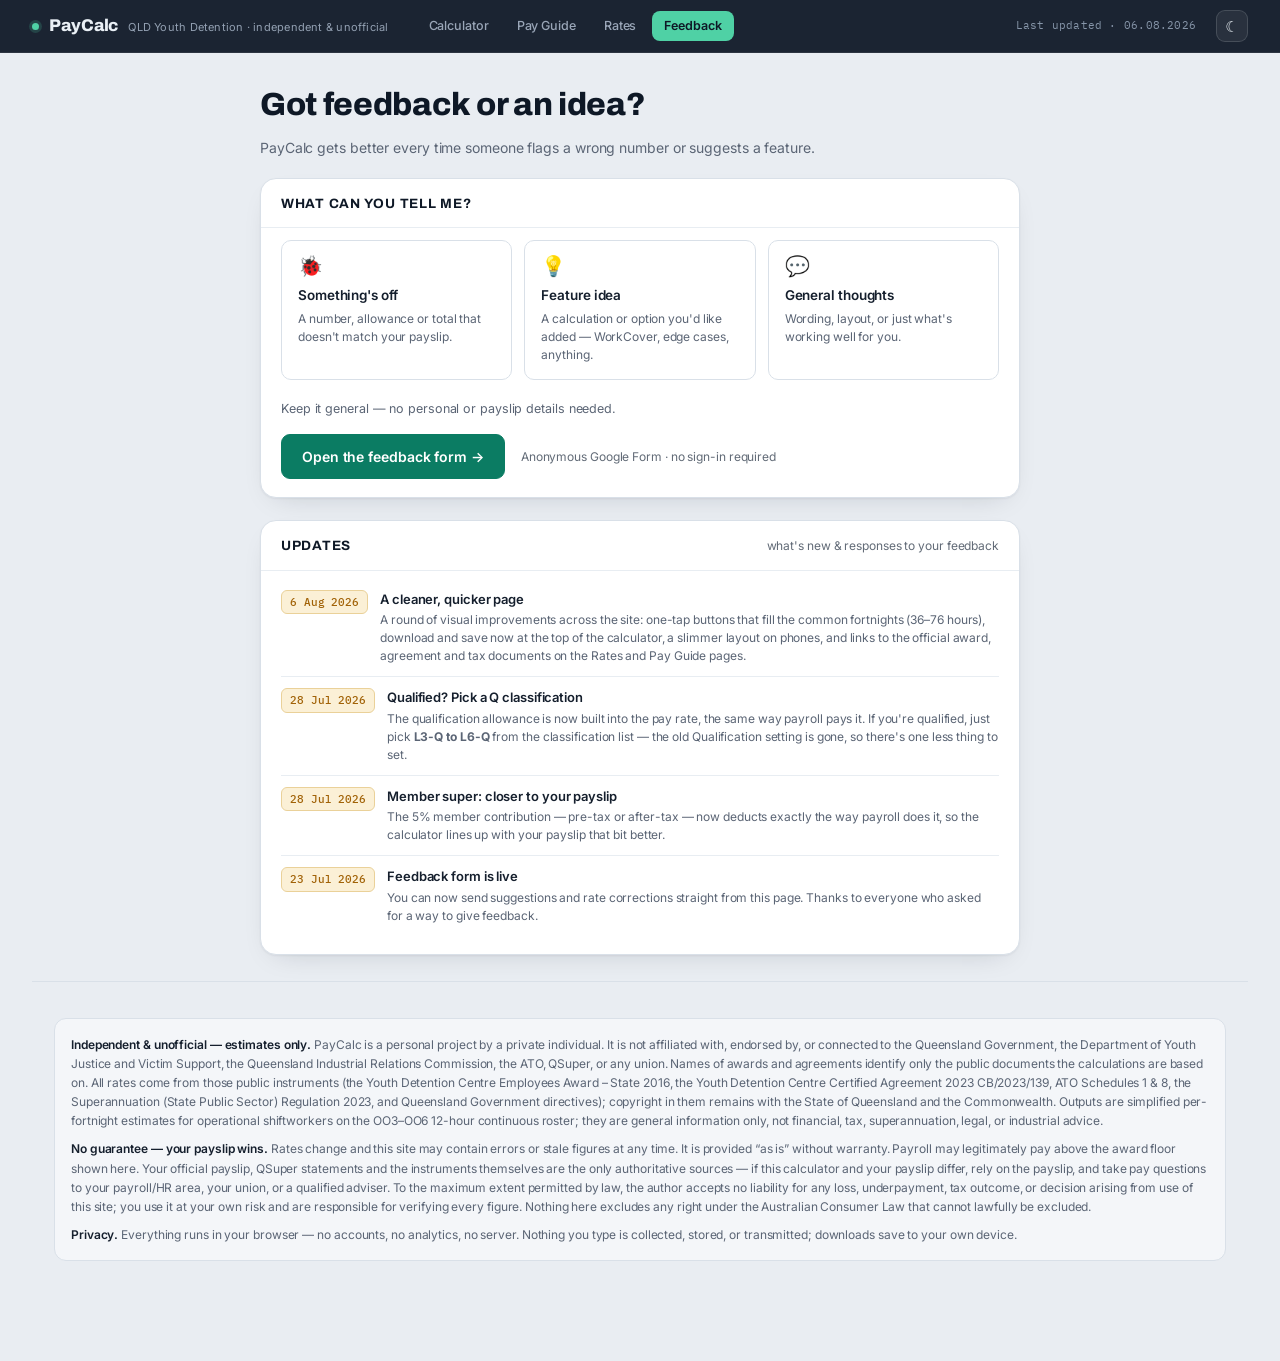
==== commit e15f0552: "Topbar date: out of the nav, right-aligned on desktop, beside the brand on phones As a child of <nav" ====
--- a/feedback.html
+++ b/feedback.html
@@ -19,8 +19,8 @@
     <a class="brand" href="index.html"><span class="dot"></span><b>PayCalc</b><span>QLD Youth Detention · independent &amp; unofficial</span></a>
     <nav class="nav">
       <a href="index.html">Calculator</a><a href="notes.html">Pay Guide</a><a href="rates.html">Rates</a><a href="feedback.html">Feedback</a>
-      <span class="nav-date">Last updated · 06.08.2026</span>
     </nav>
+    <span class="nav-date"><span class="nd-lab">Last updated · </span>06.08.2026</span>
   </div>
 </div>
 
--- a/assets/style.css
+++ b/assets/style.css
@@ -32,14 +32,30 @@
 .nav a{color:#9AA6B8;text-decoration:none;font-size:12.5px;font-weight:500;padding:6px 12px;border-radius:8px;transition:.12s;white-space:nowrap}
 .nav a:hover{color:#EAF0F6;background:rgba(255,255,255,.06)}
 .nav a.on{color:#0E1826;background:var(--mint);font-weight:600}
-/* Hand-maintained — bump this date in all four pages' topbars when publishing. */
-.nav-date{font-family:"IBM Plex Mono";font-size:10.5px;color:#8695A9;align-self:center;padding:6px 0 6px 10px;letter-spacing:.02em;white-space:nowrap}
+/* Hand-maintained — bump this date in all four pages' topbars when publishing.
+   It sits OUTSIDE .nav on purpose: as a nav child it read as a fifth menu item
+   and crowded the links. `margin-left:auto` parks it at the right-hand end
+   beside the theme toggle, so it reads as page metadata. The toggle carries
+   its own margin-left:auto for the no-date case; cancel it here or the two
+   auto margins split the free space and the date floats mid-bar. */
+.nav-date{font-family:"IBM Plex Mono";font-size:10.5px;font-weight:400;color:#8695A9;letter-spacing:.02em;white-space:nowrap;margin-left:auto}
+.nav-date~.themebtn{margin-left:0}
 @media(max-width:820px){
   .topbar-in{flex-wrap:wrap;row-gap:2px}
   .nav{order:2;flex-basis:100%;margin-left:0;flex-wrap:wrap}
   .themebtn{order:1}
-}
-@media(max-width:380px){.nav a{padding:6px 7px;font-size:12px}}
+  /* Phones: the nav drops to its own full-width row, so the date rides up
+     beside the brand instead of taking a third row of its own. The auto
+     margin goes back on the toggle so it stays pinned right. */
+  .nav-date{order:1;margin-left:0}
+  .nav-date~.themebtn{margin-left:auto}
+}
+@media(max-width:380px){
+  .nav a{padding:6px 7px;font-size:12px}
+  /* Below ~380px the label and the brand can't share a row — keep the date,
+     drop the words. */
+  .nav-date .nd-lab{display:none}
+}
 
 main{max-width:1260px;margin:0 auto;padding:22px 22px 80px}
 
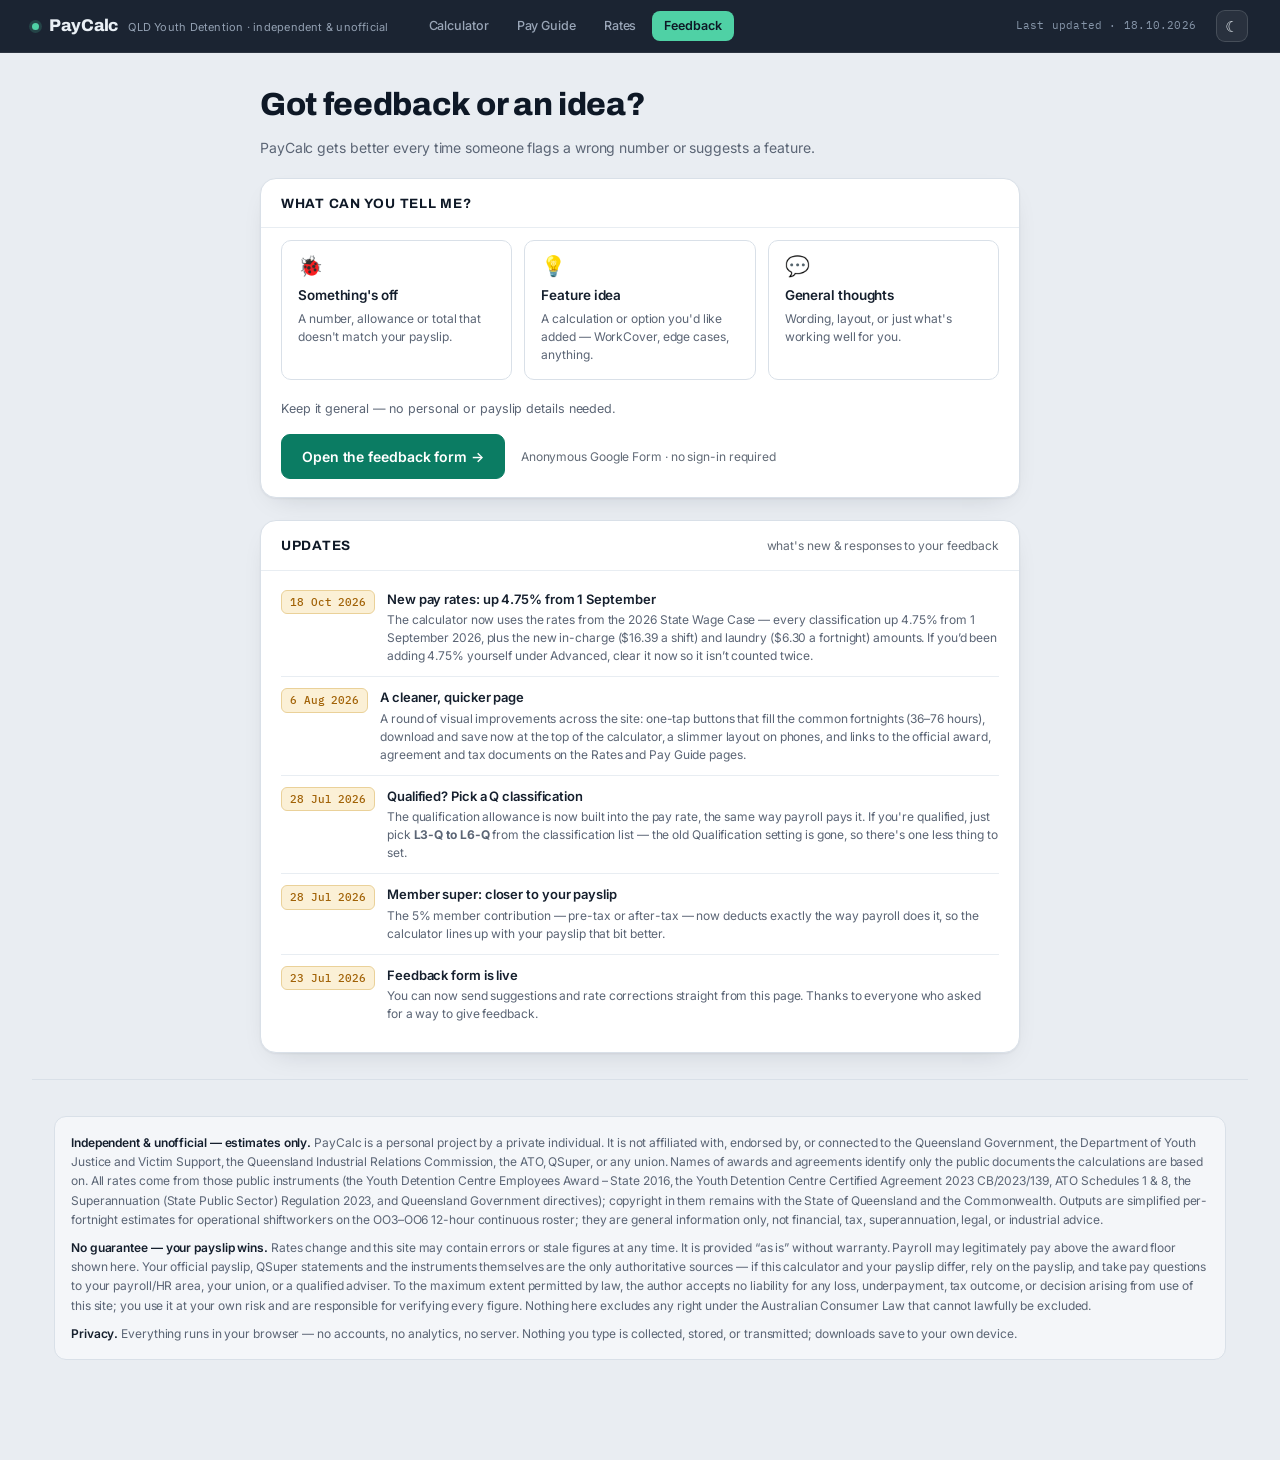
==== commit cf986da2: "Show the 2026 wage case on the pages - Rates: pay scale and Q tables re-generated from the 1 Sep 202" ====
--- a/feedback.html
+++ b/feedback.html
@@ -20,7 +20,7 @@
     <nav class="nav">
       <a href="index.html">Calculator</a><a href="notes.html">Pay Guide</a><a href="rates.html">Rates</a><a href="feedback.html">Feedback</a>
     </nav>
-    <span class="nav-date"><span class="nd-lab">Last updated · </span>06.08.2026</span>
+    <span class="nav-date"><span class="nd-lab">Last updated · </span>18.10.2026</span>
   </div>
 </div>
 
@@ -51,6 +51,7 @@
   <section class="card fb-wrap">
     <div class="card-h"><h2>Updates</h2><div class="sub">what's new &amp; responses to your feedback</div></div>
     <div class="card-b">
+      <div class="change"><span class="when">18 Oct 2026</span><div><h4>New pay rates: up 4.75% from 1 September</h4><p>The calculator now uses the rates from the 2026 State Wage Case — every classification up 4.75% from 1 September 2026, plus the new in-charge ($16.39 a shift) and laundry ($6.30 a fortnight) amounts. If you’d been adding 4.75% yourself under Advanced, clear it now so it isn’t counted twice.</p></div></div>
       <div class="change"><span class="when">6 Aug 2026</span><div><h4>A cleaner, quicker page</h4><p>A round of visual improvements across the site: one-tap buttons that fill the common fortnights (36–76 hours), download and save now at the top of the calculator, a slimmer layout on phones, and links to the official award, agreement and tax documents on the Rates and Pay Guide pages.</p></div></div>
       <div class="change"><span class="when">28 Jul 2026</span><div><h4>Qualified? Pick a Q classification</h4><p>The qualification allowance is now built into the pay rate, the same way payroll pays it. If you're qualified, just pick <b>L3-Q to L6-Q</b> from the classification list — the old Qualification setting is gone, so there's one less thing to set.</p></div></div>
       <div class="change"><span class="when">28 Jul 2026</span><div><h4>Member super: closer to your payslip</h4><p>The 5% member contribution — pre-tax or after-tax — now deducts exactly the way payroll does it, so the calculator lines up with your payslip that bit better.</p></div></div>
--- a/assets/style.css
+++ b/assets/style.css
@@ -56,6 +56,14 @@
      drop the words. */
   .nav-date .nd-lab{display:none}
 }
+/* The green strip's phone text is one unwrapped line. Since the 2026 wage case
+   it leads with the change ("Rates +4.75% from 1 Sep 2026") and the good-until
+   date (.rb-sx) comes off below 440px. Measured 18 Oct 2026: the full line
+   needs ≥420px, the short one fits with 21px to spare at 320px; 440 leaves a
+   margin for wider fallback fonts. Re-measure if the wording changes. */
+@media(max-width:439px){
+  .rb-sx{display:none}
+}
 
 main{max-width:1260px;margin:0 auto;padding:22px 22px 80px}
 
@@ -81,7 +89,18 @@
 .stat .v small{font-size:12px;color:#93A2B5;font-weight:400}
 .stat-foot{grid-column:1/-1;background:linear-gradient(180deg,rgba(255,255,255,.035),rgba(255,255,255,0));padding:9px 15px;font-size:10px;line-height:1.35;color:#8695A9;letter-spacing:.01em}
 .ribbon{display:flex;align-items:center;gap:10px;margin-top:22px;padding:10px 14px;border-radius:11px;font-size:12.5px;position:relative;z-index:1}
-.ribbon.ok{background:rgba(79,209,165,.12);border:1px solid rgba(79,209,165,.28);color:#CBEEE1}
+/* The green "all current" state is deliberately slimmer and quieter than the
+   ribbon's amber warn states (owner's call, 6 Aug 2026) — when everything is
+   fine it should murmur, not shout. The warn states (custom rates active /
+   rates stale from 1 Sep 2026) keep the full-size treatment: they're a
+   wrong-money guard. */
+.ribbon.ok{background:rgba(79,209,165,.10);border:1px solid rgba(79,209,165,.22);color:#B7DFD1;padding:5px 12px;font-size:11px;margin-top:16px;border-radius:9px}
+.ribbon.ok .tag{font-size:9.5px;padding:1px 6px}
+/* .rb-s is the phone-short version of the green strip's text, static in the
+   HTML. ⚠ Hand-maintained pair: its dates duplicate the ribbon literal in
+   app.js — when rates are re-verified, update both. Scoped to .ribbon.ok so
+   the amber warn states always show their full JS-set text. */
+.ribbon .rb-s{display:none}
 .ribbon.warn{background:rgba(234,209,153,.14);border:1px solid rgba(234,209,153,.34);color:#F3E3BC}
 .ribbon .tag{font-family:"IBM Plex Mono";font-size:11px;font-weight:600;letter-spacing:.02em;padding:2px 8px;border-radius:6px;background:rgba(255,255,255,.10);text-transform:uppercase}
 /* Download / save / load, moved from their own card into the bottom of the hero.
@@ -94,10 +113,23 @@
 .hero-actions .btn.primary:hover{background:var(--green-2)}
 .hero-actions .note{font-size:11px;line-height:1.5;color:#9DAABC;flex:1;min-width:230px}
 .hero-actions .note b{color:#D6E0EC}
+/* The workbook password renders as a keycap-style token, not bold text —
+   two bold phrases back to back ("paycalc. Save my setup") read as one
+   lump. A code chip and a bold button name are visibly different things. */
+.hero-actions .note .pw{font-family:"IBM Plex Mono";font-size:10px;color:#D6E0EC;background:rgba(255,255,255,.08);border:1px solid rgba(255,255,255,.16);border-radius:5px;padding:1px 6px;letter-spacing:.03em}
 
 /* layout */
 .workspace{display:grid;grid-template-columns:1fr 1fr;gap:22px;margin-top:22px}
-@media(max-width:1020px){.hero-grid{grid-template-columns:1fr;gap:22px}.workspace{grid-template-columns:1fr}}
+@media(max-width:1020px){
+  .hero-grid{grid-template-columns:1fr;gap:22px}
+  .workspace{grid-template-columns:1fr}
+  /* One-column mode: flatten the two columns so every card is a direct grid
+     item, then send the Advanced overrides card (.card-adv) to the very
+     bottom — under Payslip check — where it belongs on a phone. Desktop
+     keeps it at the foot of the inputs column. */
+  .workspace .col{display:contents}
+  .card-adv{order:9}
+}
 .col{display:flex;flex-direction:column;gap:22px}
 .col-results{position:sticky;top:66px;align-self:start}
 @media(max-width:1020px){.col-results{position:static}}
@@ -153,6 +185,16 @@
 .inline-note.warn{background:var(--amber-tint);color:#7A5309;border:1px solid var(--amber-line)}
 .inline-note.info{background:var(--green-tint);color:var(--green-ink);border:1px solid #C7E4DA}
 .minigrid{display:grid;grid-template-columns:1fr 1fr;gap:12px 16px;padding-top:8px}
+/* Small heading that splits the hour boxes into penalty vs higher-duties
+   groups — seven identical empty fields in a row read as one undifferentiated
+   block, especially on a phone. */
+.mg-head{grid-column:1/-1;font-size:10px;text-transform:uppercase;letter-spacing:.08em;color:var(--muted-2);font-weight:600;margin:6px 0 -4px}
+/* The HD shift-class row is a variant of the row above it, not a peer — the
+   two carry identical four-button controls and were easy to mistake for each
+   other. The ↳ and the hairline tie it to its parent. */
+.row.sub-row{border-top:0;padding-top:2px}
+.row.sub-row .lab{padding-left:10px;border-left:2px solid var(--line)}
+.minigrid .mg-head:first-child{margin-top:0}
 .mg{display:flex;flex-direction:column;gap:5px}
 .mg label{font-size:11.5px;font-weight:500;color:var(--muted)}
 .mg .mult{color:var(--muted-2);font-family:"IBM Plex Mono";font-size:10.5px}
@@ -234,9 +276,21 @@
 .page-head{margin:6px 0 20px}
 .page-head h1{font-size:clamp(24px,3.4vw,32px);font-weight:800;color:var(--ink)}
 .page-head p{margin:8px 0 0;color:var(--muted);font-size:14px;max-width:70ch}
-.doc{display:grid;grid-template-columns:1fr 1fr;gap:22px}
-@media(max-width:1020px){.doc{grid-template-columns:1fr}}
-.doc .full{grid-column:1/-1}
+/* Multi-column rather than a 2-up grid. A grid pairs cards into fixed rows,
+   so a short card beside a long one leaves a hole in the middle of the page
+   — and making cards hug their content (the earlier align-items:start fix)
+   only moved that hole from inside the card to beside it. Columns let the
+   cards flow: each column is a continuous stack, so the leftover space
+   collects once at the bottom instead of three times mid-page.
+   Document order is preserved — a column reads top-to-bottom, then the next.
+   break-inside:avoid keeps a card whole; .full spans both columns. */
+.doc{columns:2;column-gap:22px}
+/* Keep these block-level: `display:inline-block` (the old anti-break trick)
+   silently disables column-span, which flattens the full-width tables into
+   half-width columns. */
+.doc>.card{break-inside:avoid;margin:0 0 22px}
+.doc>.full{column-span:all}
+@media(max-width:1020px){.doc{columns:1}}
 .note-item{padding:11px 0;border-bottom:1px solid var(--line-2)}
 .note-item:last-child{border-bottom:0}
 .note-item h4{font-family:Inter;font-size:13.5px;font-weight:600;margin:0 0 3px}
@@ -261,6 +315,24 @@
 .disc>summary::-webkit-details-marker{display:none}
 .disc .chev{display:inline-block;transition:transform .15s}
 .disc[open] .chev{transform:rotate(90deg)}
+/* Drawer handles (.disc.pill) hide real controls, so they have to read as
+   buttons, not stray text lines — a full-width pill in the same green-tint
+   family as the rate chips (the variables flip with the theme), with a
+   SHOW/HIDE cue at the right edge so nobody misses that it opens. */
+.disc.pill>summary{display:flex;align-items:center;gap:9px;margin-top:10px;padding:10px 13px;background:var(--green-tint);color:var(--green-ink);border:1px solid rgba(14,147,117,.30);border-radius:10px;font-size:12.5px;font-weight:600;cursor:pointer;transition:.12s}
+.disc.pill>summary:hover{border-color:rgba(14,147,117,.55)}
+.disc.pill>summary .chev{font-size:10px}
+.disc.pill[open]>summary{margin-bottom:2px}
+.disc.pill>summary::after{content:"show";margin-left:auto;font-size:10px;font-weight:600;letter-spacing:.08em;text-transform:uppercase;color:var(--green-ink);opacity:.75}
+.disc.pill[open]>summary::after{content:"hide"}
+/* The overrides card is a header plus one pill, so it drops the card header
+   and becomes the pill — the status ("official rates" / the amber warning)
+   rides on the pill itself. .card-adv keeps its own section so the mobile
+   order:9 rule still parks it under Payslip check. */
+.card.slim>.card-b{padding:10px 14px 14px}
+.card.slim .disc.pill>summary{margin-top:0}
+.adv-tag{margin-left:8px;font-size:10.5px;font-weight:500;letter-spacing:0;text-transform:none;opacity:.8}
+.adv-tag.on{color:var(--amber-ink,#8A5A06);background:var(--amber-tint);border-radius:5px;padding:1px 7px;opacity:1}
 @media(prefers-reduced-motion:reduce){.disc .chev{transition:none}}
 .clause{font-family:"IBM Plex Mono";font-size:11px;color:#0A6F59;background:var(--green-tint);padding:1px 7px;border-radius:5px;margin-left:6px;white-space:nowrap}
 /* A link inside a chip keeps the chip's colour — the generic green link on the
@@ -279,6 +351,11 @@
 table.data td{padding:7px 10px;border-bottom:1px solid var(--line-2);font-family:"IBM Plex Mono";font-size:12.5px}
 table.data td:first-child{font-family:Inter;font-weight:600;font-size:12.5px}
 table.data tr:last-child td{border-bottom:0}
+/* Banding by classification level: 15 identical rows make you read every
+   label to find your own. A faint tint on alternating LEVEL groups (not
+   alternating rows) lets you land on L3/L4/L5/L6 at a glance. */
+table.data tr.lvl td{background:rgba(14,147,117,.045)}
+table.data tr.lvl-top td{border-top:1px solid var(--line)}
 table.data td.l,table.data th.l{text-align:left;font-family:Inter}
 table.data td.r,table.data th.r{text-align:right}
 
@@ -309,12 +386,13 @@
 @media(prefers-reduced-motion:reduce){*{transition:none!important}}
 @media(max-width:560px){
   main{padding:14px 13px 60px}.hero{padding:24px 20px}
-  /* Slimmer hero on phones (owner's call, 6 Aug 2026): the green all-good
-     ribbon and the workbook caption go, and the three action buttons share one
-     row with their long words hidden (.btn-xw). Only .ribbon.ok is hidden —
-     the amber warn states (custom rates active / rates stale) must still show
-     on a phone, they're a wrong-money guard. */
-  .ribbon.ok{display:none}
+  /* Slimmer hero on phones (owner's call, 6 Aug 2026): the workbook caption
+     goes, and the three action buttons share one row with their long words
+     hidden (.btn-xw). The green ribbon came BACK to phones once it got its
+     slim desktop treatment (also 6 Aug) — tightened a little further here. */
+  .ribbon.ok{padding:5px 10px;font-size:10.5px;gap:8px;margin-top:14px}
+  .ribbon.ok #ribbon-txt{display:none}
+  .ribbon.ok .rb-s{display:inline;white-space:nowrap}
   .hero-actions{display:grid;grid-template-columns:auto 1fr 1fr;margin-top:16px}
   .hero-actions .btn{padding:9px 6px;font-size:12px;line-height:1.3;text-align:center;white-space:nowrap}
   .hero-actions .btn-xw,.hero-actions .note{display:none}
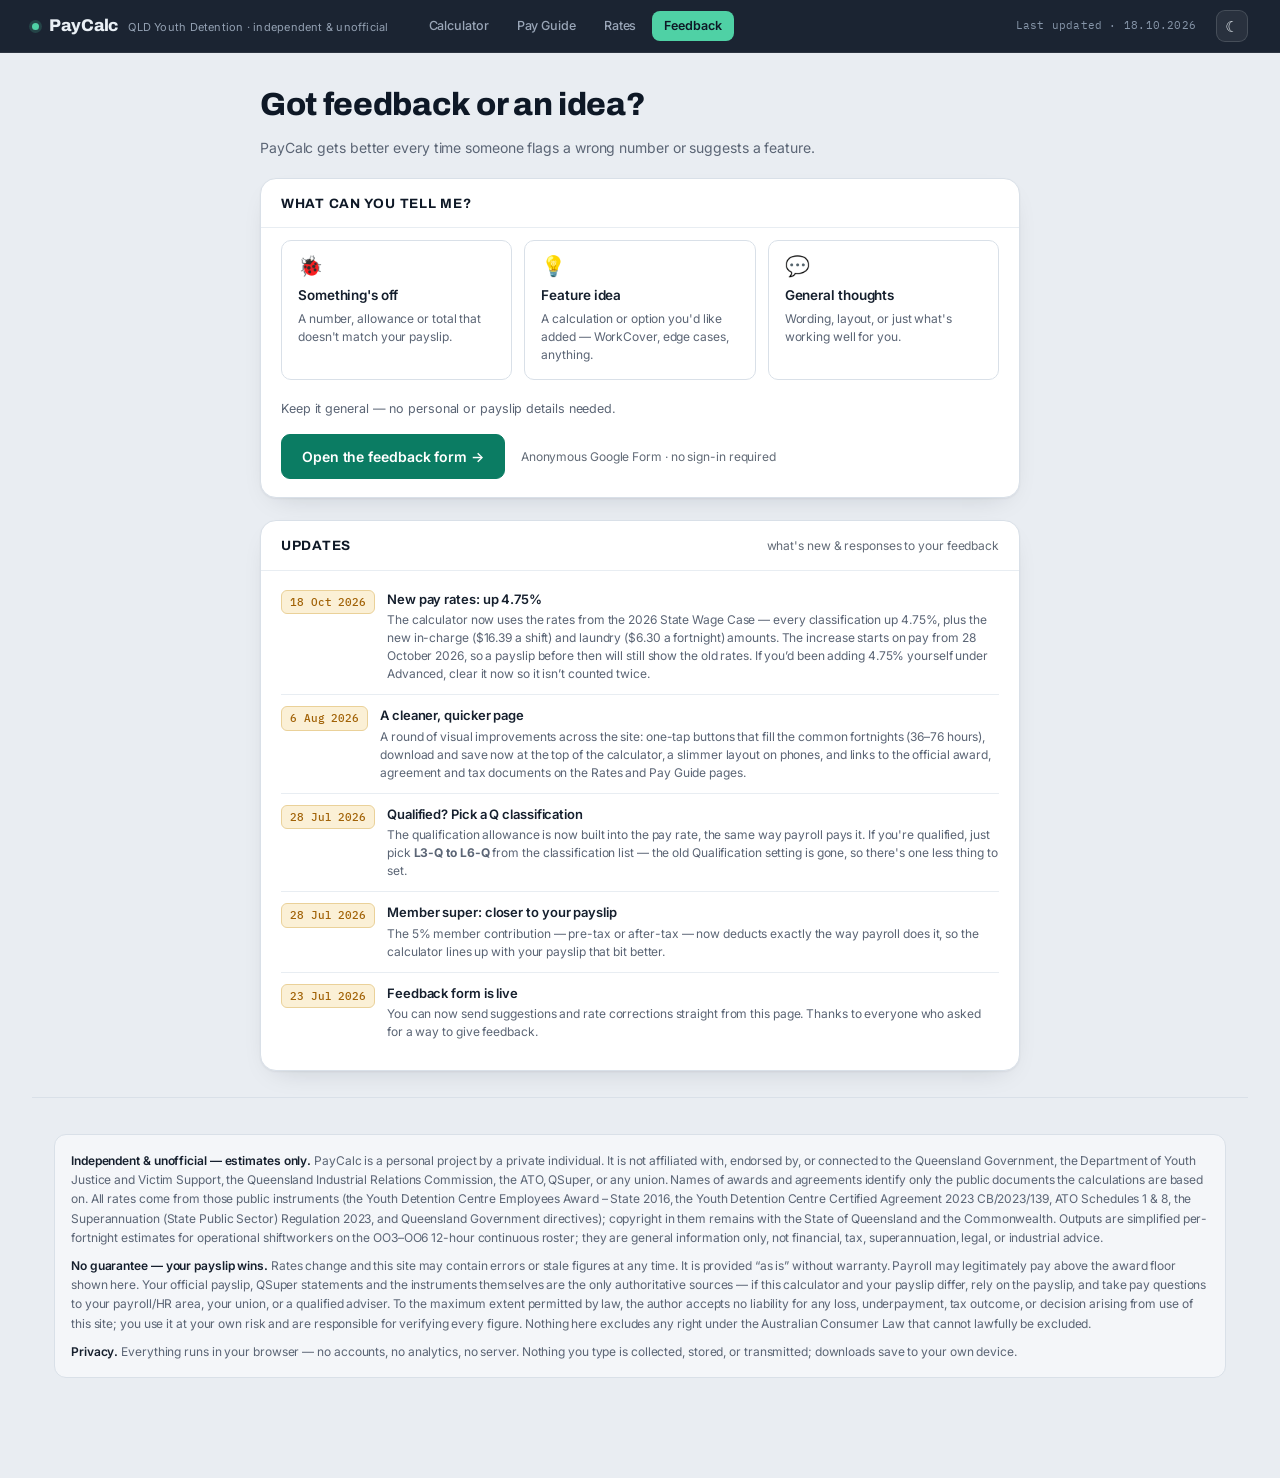
==== commit 1953ef31: "Say the new rates are current as of 28 Oct 2026, when pay picks them up Owner-supplied: payroll star" ====
--- a/feedback.html
+++ b/feedback.html
@@ -51,7 +51,7 @@
   <section class="card fb-wrap">
     <div class="card-h"><h2>Updates</h2><div class="sub">what's new &amp; responses to your feedback</div></div>
     <div class="card-b">
-      <div class="change"><span class="when">18 Oct 2026</span><div><h4>New pay rates: up 4.75% from 1 September</h4><p>The calculator now uses the rates from the 2026 State Wage Case — every classification up 4.75% from 1 September 2026, plus the new in-charge ($16.39 a shift) and laundry ($6.30 a fortnight) amounts. If you’d been adding 4.75% yourself under Advanced, clear it now so it isn’t counted twice.</p></div></div>
+      <div class="change"><span class="when">18 Oct 2026</span><div><h4>New pay rates: up 4.75%</h4><p>The calculator now uses the rates from the 2026 State Wage Case — every classification up 4.75%, plus the new in-charge ($16.39 a shift) and laundry ($6.30 a fortnight) amounts. The increase starts on pay from 28 October 2026, so a payslip before then will still show the old rates. If you’d been adding 4.75% yourself under Advanced, clear it now so it isn’t counted twice.</p></div></div>
       <div class="change"><span class="when">6 Aug 2026</span><div><h4>A cleaner, quicker page</h4><p>A round of visual improvements across the site: one-tap buttons that fill the common fortnights (36–76 hours), download and save now at the top of the calculator, a slimmer layout on phones, and links to the official award, agreement and tax documents on the Rates and Pay Guide pages.</p></div></div>
       <div class="change"><span class="when">28 Jul 2026</span><div><h4>Qualified? Pick a Q classification</h4><p>The qualification allowance is now built into the pay rate, the same way payroll pays it. If you're qualified, just pick <b>L3-Q to L6-Q</b> from the classification list — the old Qualification setting is gone, so there's one less thing to set.</p></div></div>
       <div class="change"><span class="when">28 Jul 2026</span><div><h4>Member super: closer to your payslip</h4><p>The 5% member contribution — pre-tax or after-tax — now deducts exactly the way payroll does it, so the calculator lines up with your payslip that bit better.</p></div></div>
--- a/assets/style.css
+++ b/assets/style.css
@@ -57,12 +57,17 @@
   .nav-date .nd-lab{display:none}
 }
 /* The green strip's phone text is one unwrapped line. Since the 2026 wage case
-   it leads with the change ("Rates +4.75% from 1 Sep 2026") and the good-until
-   date (.rb-sx) comes off below 440px. Measured 18 Oct 2026: the full line
-   needs ≥420px, the short one fits with 21px to spare at 320px; 440 leaves a
-   margin for wider fallback fonts. Re-measure if the wording changes. */
-@media(max-width:439px){
+   it reads "CURRENT as of 28 Oct 2026 · rates +4.75%" (28 Oct is when payroll
+   starts paying it — owner-supplied; the award itself is operative 1 Sep).
+   The good-until date (.rb-sx) comes off below 480px and "rates " (.rb-xs)
+   below 341px. Measured 18 Oct 2026: the full line needs ~430px, the short
+   one leaves 10px spare at 320px with "rates " and 37px without. The margins
+   are for wider fallback fonts. Re-measure if the wording changes. */
+@media(max-width:479px){
   .rb-sx{display:none}
+}
+@media(max-width:340px){
+  .rb-xs{display:none}
 }
 
 main{max-width:1260px;margin:0 auto;padding:22px 22px 80px}
